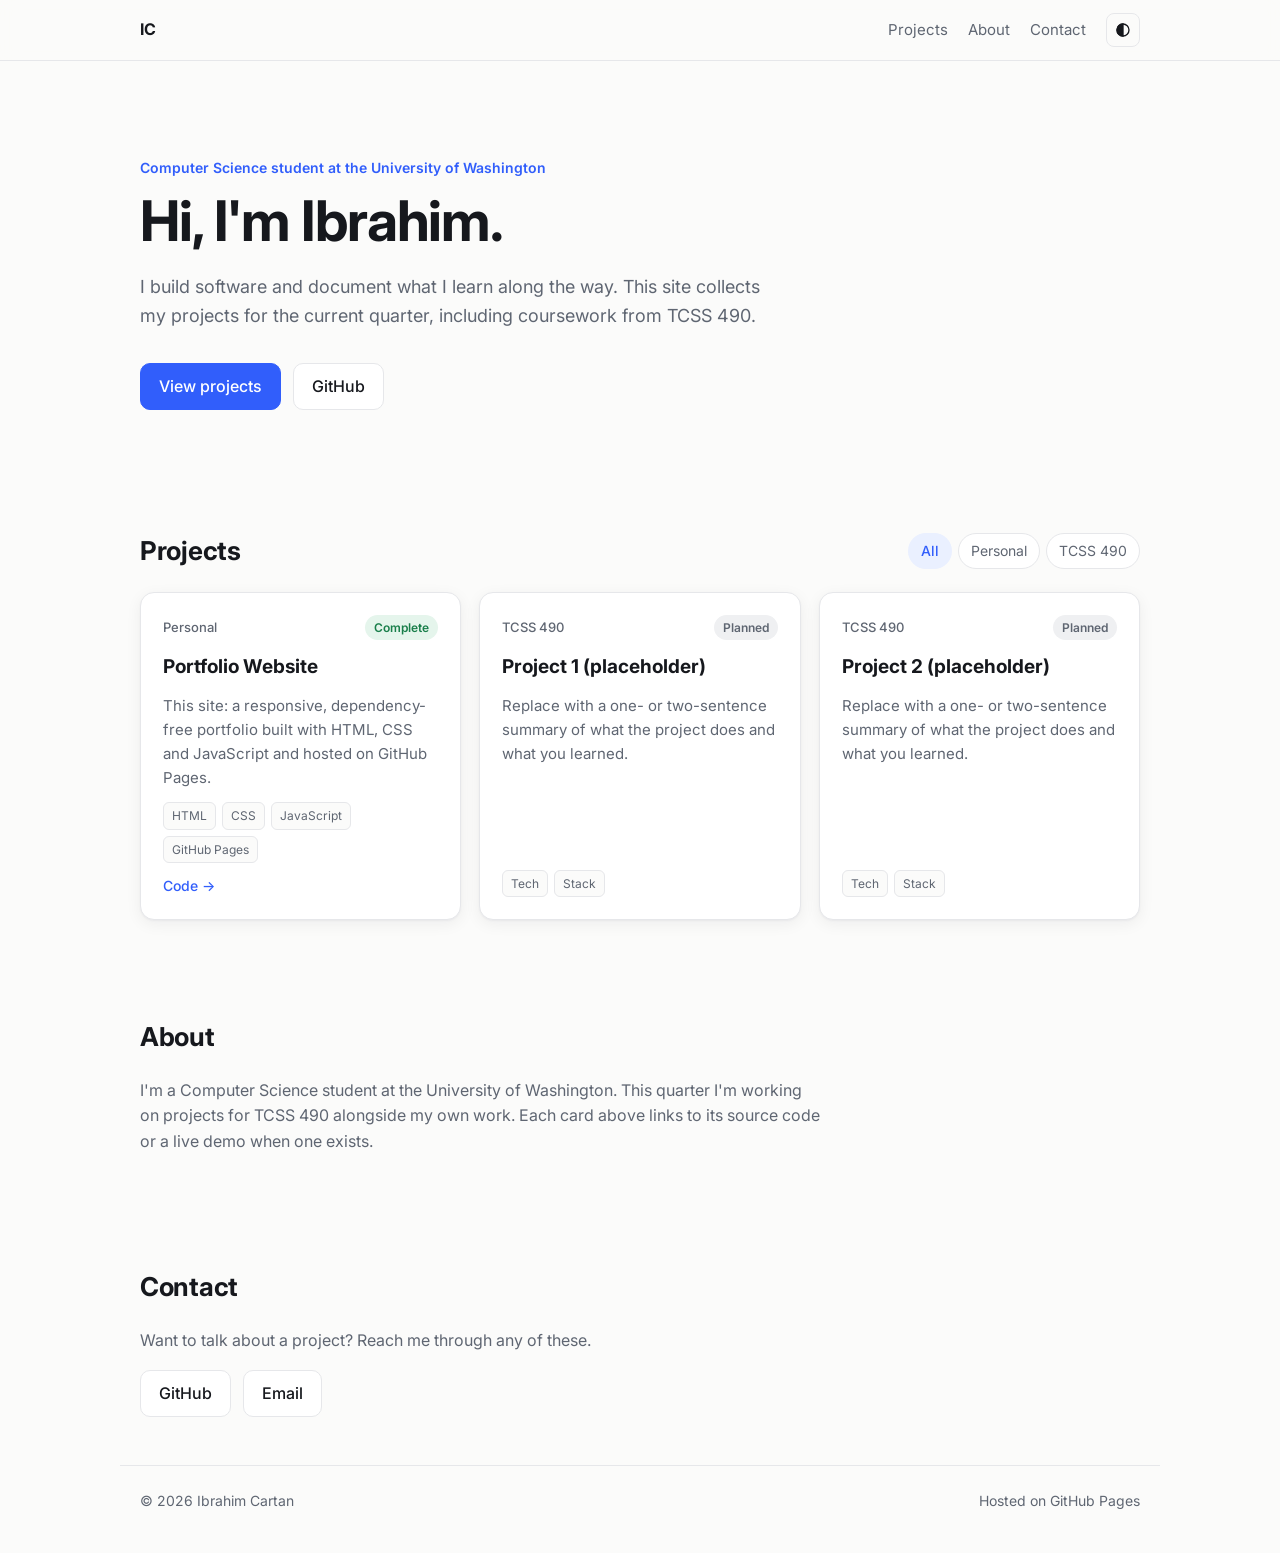
==== index.html @ 321c19c5 "Add files via upload" ====
<!doctype html>
<html lang="en">
<head>
  <meta charset="utf-8">
  <meta name="viewport" content="width=device-width, initial-scale=1">
  <title>Ibrahim Cartan · Portfolio</title>
  <meta name="description" content="Projects by Ibrahim Cartan, Computer Science student at the University of Washington.">
  <link rel="icon" href="data:image/svg+xml,<svg xmlns='http://www.w3.org/2000/svg' viewBox='0 0 32 32'><rect width='32' height='32' rx='8' fill='%23315efb'/><text x='16' y='22' font-family='Arial' font-size='16' font-weight='700' fill='white' text-anchor='middle'>IC</text></svg>">
  <link rel="preconnect" href="https://fonts.googleapis.com">
  <link rel="preconnect" href="https://fonts.gstatic.com" crossorigin>
  <link href="https://fonts.googleapis.com/css2?family=Inter:wght@400;500;600;700&display=swap" rel="stylesheet">
  <link rel="stylesheet" href="styles.css">
</head>
<body>
  <header class="nav">
    <div class="wrap nav-inner">
      <a href="#top" class="logo">IC</a>
      <nav>
        <a href="#projects">Projects</a>
        <a href="#about">About</a>
        <a href="#contact">Contact</a>
        <button id="theme" class="theme-btn" aria-label="Toggle dark mode"><svg width="16" height="16" viewBox="0 0 24 24" fill="none" stroke="currentColor" stroke-width="2"><circle cx="12" cy="12" r="9"/><path d="M12 3a9 9 0 0 0 0 18z" fill="currentColor"/></svg></button>
      </nav>
    </div>
  </header>

  <main id="top" class="wrap">
    <section class="hero">
      <p class="eyebrow" id="tagline"></p>
      <h1>Hi, I'm <span id="name"></span>.</h1>
      <p class="lede" id="bio"></p>
      <div class="cta">
        <a class="btn primary" href="#projects">View projects</a>
        <a class="btn" id="gh-btn" target="_blank" rel="noopener">GitHub</a>
      </div>
    </section>

    <section id="projects">
      <div class="section-head">
        <h2>Projects</h2>
        <div class="filters" id="filters" role="tablist"></div>
      </div>
      <div class="grid" id="grid"></div>
    </section>

    <section id="about" class="about">
      <h2>About</h2>
      <p>I'm a Computer Science student at the University of Washington. This quarter I'm working on projects for TCSS 490 alongside my own work. Each card above links to its source code or a live demo when one exists.</p>
    </section>

    <section id="contact" class="contact">
      <h2>Contact</h2>
      <p>Want to talk about a project? Reach me through any of these.</p>
      <div class="links" id="links"></div>
    </section>
  </main>

  <footer class="wrap footer">
    <span>© <span id="year"></span> Ibrahim Cartan</span>
    <span>Hosted on GitHub Pages</span>
  </footer>

  <script src="projects.js"></script>
  <script src="main.js"></script>
</body>
</html>
---- styles.css ----
:root {
  --bg: #fbfbfa;
  --surface: #ffffff;
  --text: #16181d;
  --muted: #5f6672;
  --border: #e6e7ea;
  --accent: #315efb;
  --accent-soft: #eaf0ff;
  --on-accent: #ffffff;
  --done: #1a7f4b;   --done-bg: #e5f5ec;
  --prog: #9a6400;   --prog-bg: #fdf1dc;
  --plan: #5f6672;   --plan-bg: #eff0f2;
  --shadow: 0 1px 2px rgba(16,24,40,.04), 0 4px 16px rgba(16,24,40,.06);
}
@media (prefers-color-scheme: dark) {
  :root:not([data-theme="light"]) {
    --bg: #0f1115; --surface: #161a20; --text: #e8eaed; --muted: #9aa1ad;
    --border: #262b33; --accent: #7a9bff; --on-accent: #0f1115; --accent-soft: #1b2440;
    --done: #5fd39a; --done-bg: #12291e; --prog: #f0b75a; --prog-bg: #2d2412;
    --plan: #9aa1ad; --plan-bg: #20242b; --shadow: none;
  }
}
:root[data-theme="dark"] {
  --bg: #0f1115; --surface: #161a20; --text: #e8eaed; --muted: #9aa1ad;
  --border: #262b33; --accent: #7a9bff; --on-accent: #0f1115; --accent-soft: #1b2440;
  --done: #5fd39a; --done-bg: #12291e; --prog: #f0b75a; --prog-bg: #2d2412;
  --plan: #9aa1ad; --plan-bg: #20242b; --shadow: none;
}

* { box-sizing: border-box; }
html { scroll-behavior: smooth; }
body {
  margin: 0; background: var(--bg); color: var(--text);
  font: 16px/1.6 Inter, system-ui, -apple-system, "Segoe UI", sans-serif;
  -webkit-font-smoothing: antialiased;
}
a { color: var(--accent); text-decoration: none; }
a:hover { text-decoration: underline; }
.wrap { max-width: 1040px; margin: 0 auto; padding: 0 20px; }

/* Nav */
.nav {
  position: sticky; top: 0; z-index: 10;
  background: color-mix(in srgb, var(--bg) 85%, transparent);
  backdrop-filter: blur(10px); border-bottom: 1px solid var(--border);
}
.nav-inner { display: flex; align-items: center; justify-content: space-between; height: 60px; }
.logo { font-weight: 700; color: var(--text); letter-spacing: .02em; }
.nav nav { display: flex; align-items: center; gap: 20px; }
.nav nav a { color: var(--muted); font-size: 15px; }
.nav nav a:hover { color: var(--text); text-decoration: none; }
.theme-btn {
  background: none; border: 1px solid var(--border); color: var(--text);
  width: 34px; height: 34px; border-radius: 8px; cursor: pointer; display: grid; place-items: center;
}

/* Hero */
.hero { padding: 96px 0 72px; }
.eyebrow { color: var(--accent); font-weight: 600; font-size: 14px; margin: 0 0 12px; }
h1 { font-size: clamp(36px, 6vw, 56px); line-height: 1.1; letter-spacing: -.02em; margin: 0 0 20px; }
.lede { color: var(--muted); font-size: 18px; max-width: 620px; margin: 0 0 32px; }
.cta { display: flex; gap: 12px; flex-wrap: wrap; }
.btn {
  display: inline-block; padding: 10px 18px; border-radius: 10px; font-weight: 500;
  border: 1px solid var(--border); color: var(--text); background: var(--surface);
}
.btn:hover { text-decoration: none; border-color: var(--muted); }
.btn.primary { background: var(--accent); border-color: var(--accent); color: var(--on-accent); }
.btn.primary:hover { filter: brightness(1.08); }

/* Sections */
section { padding: 48px 0; }
h2 { font-size: 26px; letter-spacing: -.01em; margin: 0 0 20px; }
.section-head { display: flex; justify-content: space-between; align-items: center; flex-wrap: wrap; gap: 12px; margin-bottom: 20px; }
.section-head h2 { margin: 0; }
.filters { display: flex; gap: 6px; flex-wrap: wrap; }
.filters button {
  font: inherit; font-size: 14px; padding: 6px 12px; border-radius: 999px; cursor: pointer;
  border: 1px solid var(--border); background: var(--surface); color: var(--muted);
}
.filters button.active { background: var(--accent-soft); color: var(--accent); border-color: transparent; font-weight: 500; }

/* Cards */
.grid { display: grid; grid-template-columns: repeat(auto-fill, minmax(300px, 1fr)); gap: 18px; }
.card {
  background: var(--surface); border: 1px solid var(--border); border-radius: 14px;
  padding: 22px; display: flex; flex-direction: column; gap: 12px; box-shadow: var(--shadow);
  transition: transform .15s ease, border-color .15s ease;
}
.card:hover { transform: translateY(-2px); border-color: var(--muted); }
.card-top { display: flex; justify-content: space-between; align-items: center; gap: 8px; }
.course { font-size: 13px; color: var(--muted); font-weight: 500; }
.status { font-size: 12px; font-weight: 600; padding: 3px 9px; border-radius: 999px; white-space: nowrap; }
.status.complete { color: var(--done); background: var(--done-bg); }
.status.in-progress { color: var(--prog); background: var(--prog-bg); }
.status.planned { color: var(--plan); background: var(--plan-bg); }
.card h3 { margin: 0; font-size: 19px; }
.card p { margin: 0; color: var(--muted); font-size: 15px; flex: 1; }
.tags { display: flex; flex-wrap: wrap; gap: 6px; }
.tag { font-size: 12px; padding: 3px 8px; border-radius: 6px; background: var(--bg); border: 1px solid var(--border); color: var(--muted); }
.card-links { display: flex; gap: 16px; font-size: 14px; font-weight: 500; }
.empty { color: var(--muted); }

.about p, .contact p { color: var(--muted); max-width: 680px; }
.links { display: flex; gap: 12px; flex-wrap: wrap; margin-top: 16px; }

.footer {
  display: flex; justify-content: space-between; flex-wrap: wrap; gap: 8px;
  border-top: 1px solid var(--border); padding-top: 24px; padding-bottom: 40px;
  color: var(--muted); font-size: 14px;
}

@media (max-width: 600px) {
  .hero { padding: 64px 0 48px; }
  .nav nav { gap: 14px; }
  .nav nav a { font-size: 14px; }
  .grid { grid-template-columns: 1fr; }
}
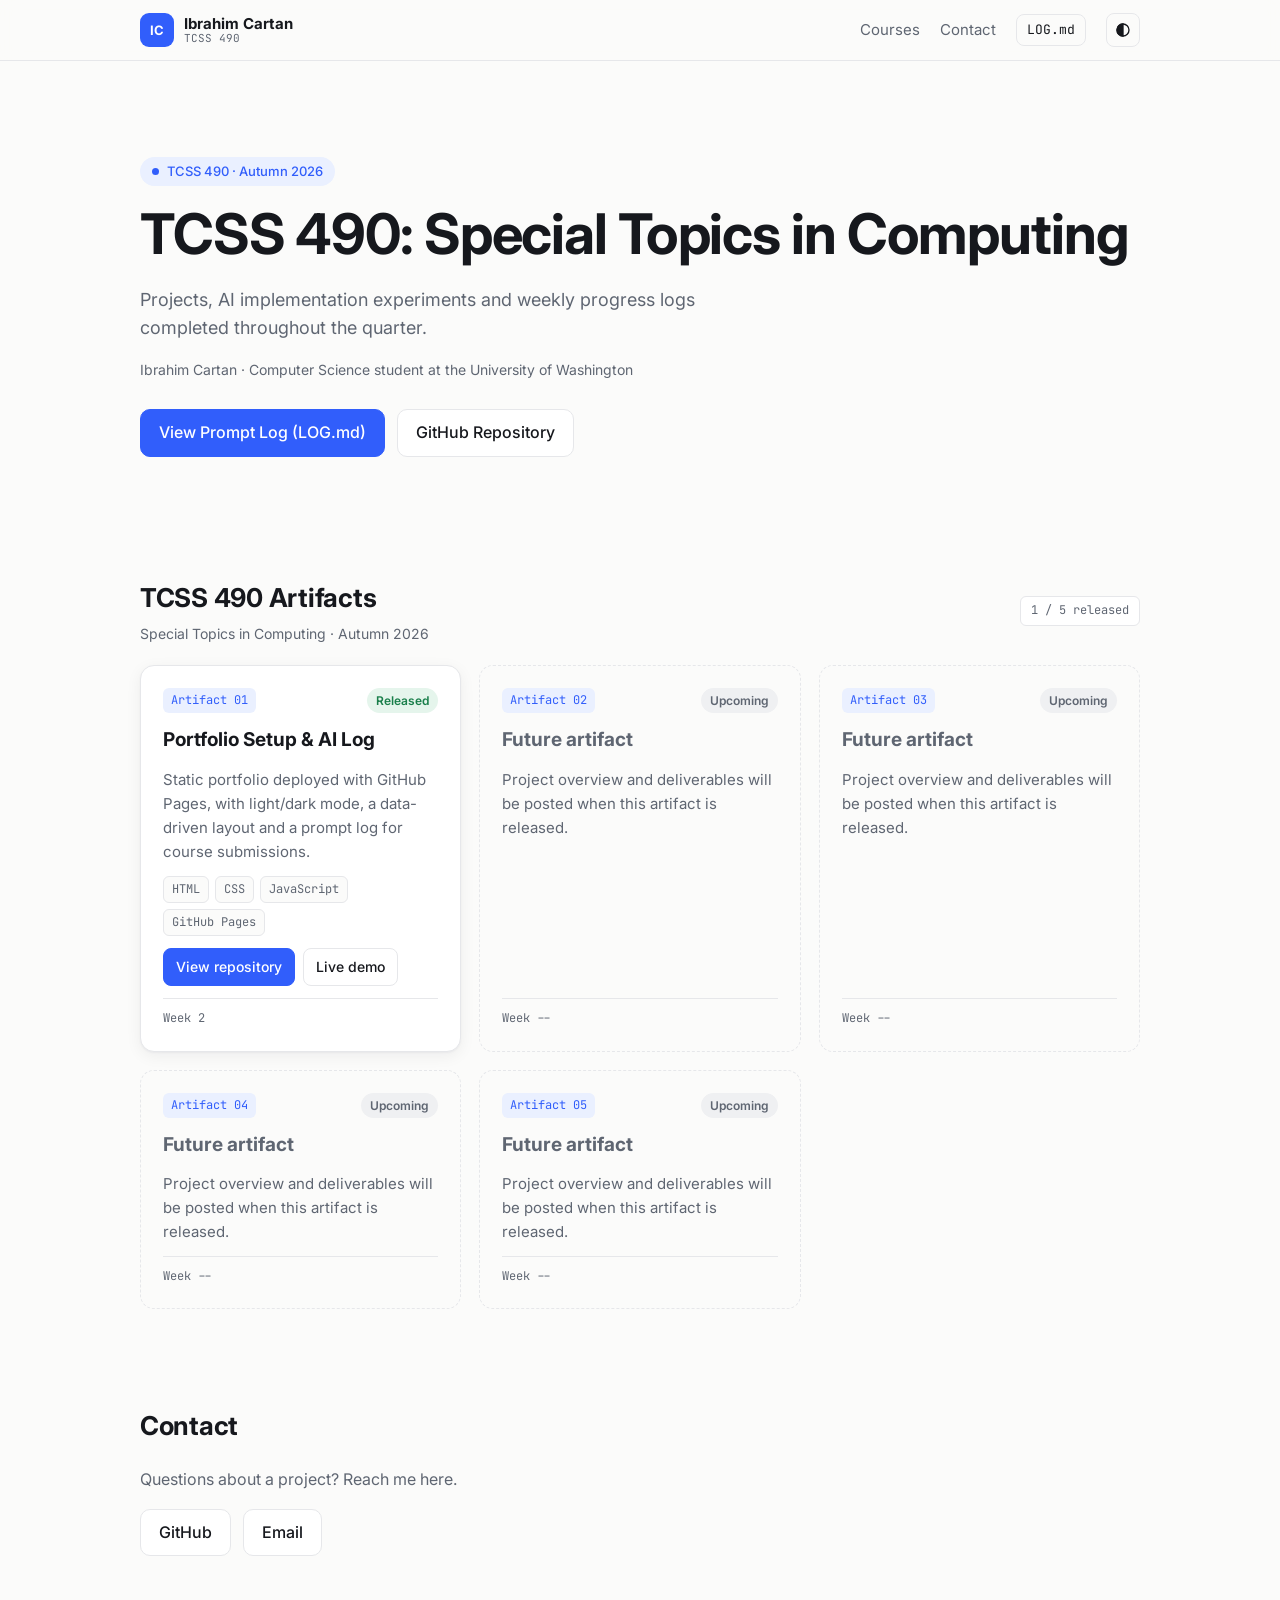
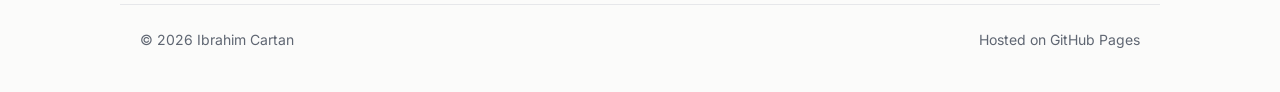
==== commit 62cf08ae: "Add files via upload" ====
--- a/index.html
+++ b/index.html
@@ -4,21 +4,21 @@
   <meta charset="utf-8">
   <meta name="viewport" content="width=device-width, initial-scale=1">
   <title>Ibrahim Cartan · Portfolio</title>
-  <meta name="description" content="Projects by Ibrahim Cartan, Computer Science student at the University of Washington.">
+  <meta name="description" content="Course portfolio and projects by Ibrahim Cartan, University of Washington.">
   <link rel="icon" href="data:image/svg+xml,<svg xmlns='http://www.w3.org/2000/svg' viewBox='0 0 32 32'><rect width='32' height='32' rx='8' fill='%23315efb'/><text x='16' y='22' font-family='Arial' font-size='16' font-weight='700' fill='white' text-anchor='middle'>IC</text></svg>">
   <link rel="preconnect" href="https://fonts.googleapis.com">
   <link rel="preconnect" href="https://fonts.gstatic.com" crossorigin>
-  <link href="https://fonts.googleapis.com/css2?family=Inter:wght@400;500;600;700&display=swap" rel="stylesheet">
+  <link href="https://fonts.googleapis.com/css2?family=Inter:wght@400;500;600;700&family=JetBrains+Mono:wght@500&display=swap" rel="stylesheet">
   <link rel="stylesheet" href="styles.css">
 </head>
 <body>
   <header class="nav">
     <div class="wrap nav-inner">
-      <a href="#top" class="logo">IC</a>
+      <a href="#top" class="logo"><span class="logo-mark">IC</span><span class="logo-text"><b id="nav-name"></b><small id="nav-course" class="mono"></small></span></a>
       <nav>
-        <a href="#projects">Projects</a>
-        <a href="#about">About</a>
+        <a href="#courses">Courses</a>
         <a href="#contact">Contact</a>
+        <a class="pill-link" id="nav-log" target="_blank" rel="noopener">LOG.md</a>
         <button id="theme" class="theme-btn" aria-label="Toggle dark mode"><svg width="16" height="16" viewBox="0 0 24 24" fill="none" stroke="currentColor" stroke-width="2"><circle cx="12" cy="12" r="9"/><path d="M12 3a9 9 0 0 0 0 18z" fill="currentColor"/></svg></button>
       </nav>
     </div>
@@ -26,31 +26,22 @@
 
   <main id="top" class="wrap">
     <section class="hero">
-      <p class="eyebrow" id="tagline"></p>
-      <h1>Hi, I'm <span id="name"></span>.</h1>
-      <p class="lede" id="bio"></p>
+      <p class="badge"><span class="dot"></span><span id="hero-badge"></span></p>
+      <h1 id="hero-title"></h1>
+      <p class="lede" id="hero-desc"></p>
+      <p class="byline" id="hero-byline"></p>
       <div class="cta">
-        <a class="btn primary" href="#projects">View projects</a>
-        <a class="btn" id="gh-btn" target="_blank" rel="noopener">GitHub</a>
+        <a class="btn primary" id="hero-log" target="_blank" rel="noopener">View Prompt Log (LOG.md)</a>
+        <a class="btn" id="hero-repo" target="_blank" rel="noopener">GitHub Repository</a>
       </div>
     </section>
 
-    <section id="projects">
-      <div class="section-head">
-        <h2>Projects</h2>
-        <div class="filters" id="filters" role="tablist"></div>
-      </div>
-      <div class="grid" id="grid"></div>
-    </section>
-
-    <section id="about" class="about">
-      <h2>About</h2>
-      <p>I'm a Computer Science student at the University of Washington. This quarter I'm working on projects for TCSS 490 alongside my own work. Each card above links to its source code or a live demo when one exists.</p>
-    </section>
+    <div id="courses"></div>
+    <div id="other"></div>
 
     <section id="contact" class="contact">
       <h2>Contact</h2>
-      <p>Want to talk about a project? Reach me through any of these.</p>
+      <p>Questions about a project? Reach me here.</p>
       <div class="links" id="links"></div>
     </section>
   </main>
--- a/styles.css
+++ b/styles.css
@@ -45,7 +45,12 @@
   backdrop-filter: blur(10px); border-bottom: 1px solid var(--border);
 }
 .nav-inner { display: flex; align-items: center; justify-content: space-between; height: 60px; }
-.logo { font-weight: 700; color: var(--text); letter-spacing: .02em; }
+.logo { display: flex; align-items: center; gap: 10px; color: var(--text); }
+.logo:hover { text-decoration: none; }
+.logo-mark { width: 34px; height: 34px; border-radius: 9px; background: var(--accent); color: var(--on-accent); display: grid; place-items: center; font-weight: 700; font-size: 13px; }
+.logo-text { display: flex; flex-direction: column; line-height: 1.15; }
+.logo-text b { font-size: 15px; }
+.logo-text small { font-size: 11px; color: var(--muted); }
 .nav nav { display: flex; align-items: center; gap: 20px; }
 .nav nav a { color: var(--muted); font-size: 15px; }
 .nav nav a:hover { color: var(--text); text-decoration: none; }
@@ -54,9 +59,17 @@
   width: 34px; height: 34px; border-radius: 8px; cursor: pointer; display: grid; place-items: center;
 }
 
+.mono { font-family: "JetBrains Mono", ui-monospace, SFMono-Regular, Menlo, monospace; }
+[hidden] { display: none !important; }
+.nav nav a.pill-link { font-size: 13px; padding: 5px 10px; border: 1px solid var(--border); border-radius: 8px; color: var(--text); font-family: "JetBrains Mono", ui-monospace, monospace; }
+
 /* Hero */
 .hero { padding: 96px 0 72px; }
-.eyebrow { color: var(--accent); font-weight: 600; font-size: 14px; margin: 0 0 12px; }
+.badge { display: inline-flex; align-items: center; gap: 8px; font-size: 13px; font-weight: 500; color: var(--accent); background: var(--accent-soft); padding: 4px 12px; border-radius: 999px; margin: 0 0 18px; }
+.dot { width: 7px; height: 7px; border-radius: 50%; background: var(--accent); animation: pulse 2s ease-in-out infinite; }
+@keyframes pulse { 50% { opacity: .35; } }
+@media (prefers-reduced-motion: reduce) { .dot { animation: none; } }
+.byline { color: var(--muted); font-size: 14px; margin: -16px 0 28px; }
 h1 { font-size: clamp(36px, 6vw, 56px); line-height: 1.1; letter-spacing: -.02em; margin: 0 0 20px; }
 .lede { color: var(--muted); font-size: 18px; max-width: 620px; margin: 0 0 32px; }
 .cta { display: flex; gap: 12px; flex-wrap: wrap; }
@@ -73,6 +86,8 @@
 h2 { font-size: 26px; letter-spacing: -.01em; margin: 0 0 20px; }
 .section-head { display: flex; justify-content: space-between; align-items: center; flex-wrap: wrap; gap: 12px; margin-bottom: 20px; }
 .section-head h2 { margin: 0; }
+.sub { margin: 4px 0 0; color: var(--muted); font-size: 14px; }
+.counter { font-size: 12px; padding: 4px 10px; border-radius: 6px; border: 1px solid var(--border); background: var(--surface); color: var(--muted); }
 .filters { display: flex; gap: 6px; flex-wrap: wrap; }
 .filters button {
   font: inherit; font-size: 14px; padding: 6px 12px; border-radius: 999px; cursor: pointer;
@@ -89,16 +104,21 @@
 }
 .card:hover { transform: translateY(-2px); border-color: var(--muted); }
 .card-top { display: flex; justify-content: space-between; align-items: center; gap: 8px; }
-.course { font-size: 13px; color: var(--muted); font-weight: 500; }
+.label { font-size: 12px; color: var(--accent); background: var(--accent-soft); padding: 3px 8px; border-radius: 6px; }
 .status { font-size: 12px; font-weight: 600; padding: 3px 9px; border-radius: 999px; white-space: nowrap; }
-.status.complete { color: var(--done); background: var(--done-bg); }
+.status.released { color: var(--done); background: var(--done-bg); }
 .status.in-progress { color: var(--prog); background: var(--prog-bg); }
-.status.planned { color: var(--plan); background: var(--plan-bg); }
+.status.upcoming { color: var(--plan); background: var(--plan-bg); }
 .card h3 { margin: 0; font-size: 19px; }
 .card p { margin: 0; color: var(--muted); font-size: 15px; flex: 1; }
 .tags { display: flex; flex-wrap: wrap; gap: 6px; }
 .tag { font-size: 12px; padding: 3px 8px; border-radius: 6px; background: var(--bg); border: 1px solid var(--border); color: var(--muted); }
-.card-links { display: flex; gap: 16px; font-size: 14px; font-weight: 500; }
+.card-links { display: flex; gap: 8px; flex-wrap: wrap; }
+.btn.small { padding: 7px 12px; font-size: 14px; border-radius: 8px; }
+.card-foot { border-top: 1px solid var(--border); padding-top: 10px; font-size: 12px; color: var(--muted); }
+.card.pending { background: transparent; box-shadow: none; border-style: dashed; }
+.card.pending h3, .card.pending p { color: var(--muted); }
+.card.pending:hover { transform: none; }
 .empty { color: var(--muted); }
 
 .about p, .contact p { color: var(--muted); max-width: 680px; }
@@ -114,5 +134,7 @@
   .hero { padding: 64px 0 48px; }
   .nav nav { gap: 14px; }
   .nav nav a { font-size: 14px; }
+  .nav nav a[href^="#"] { display: none; }
+  .logo-text small { display: none; }
   .grid { grid-template-columns: 1fr; }
 }
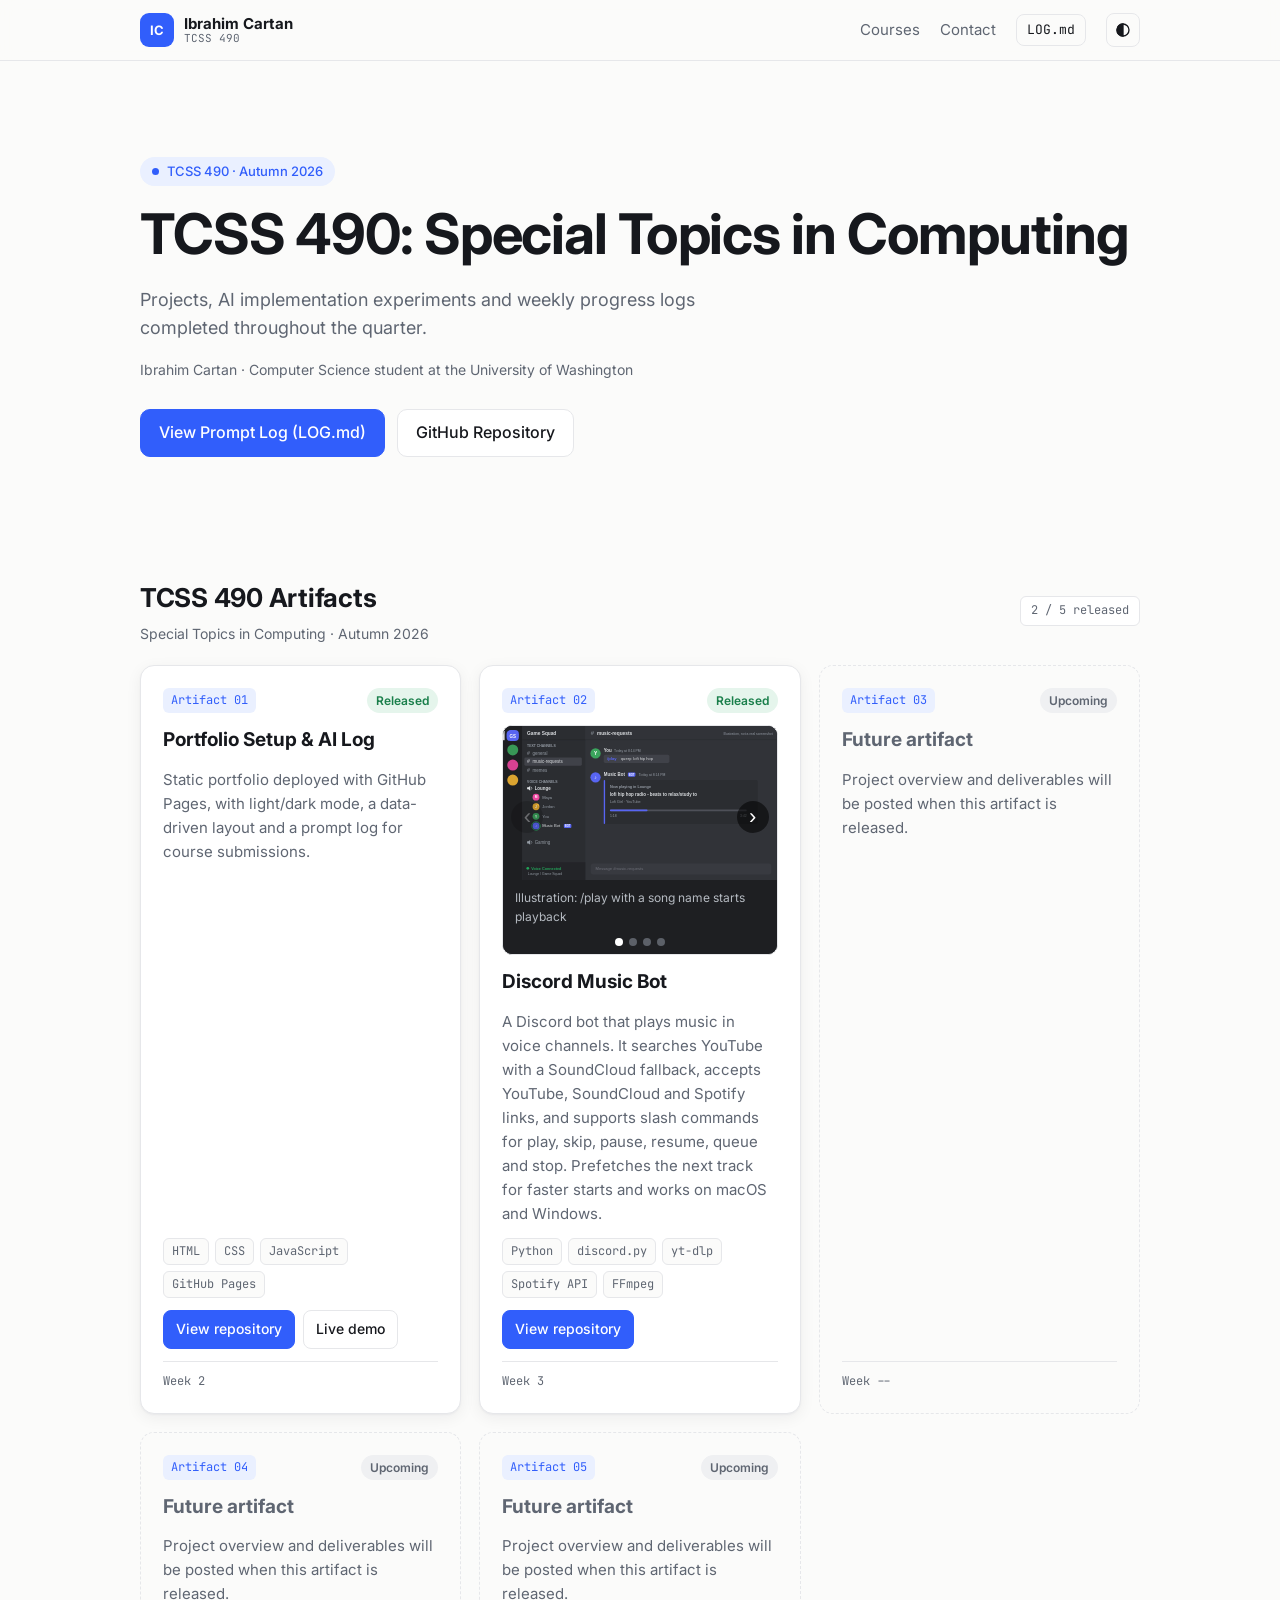
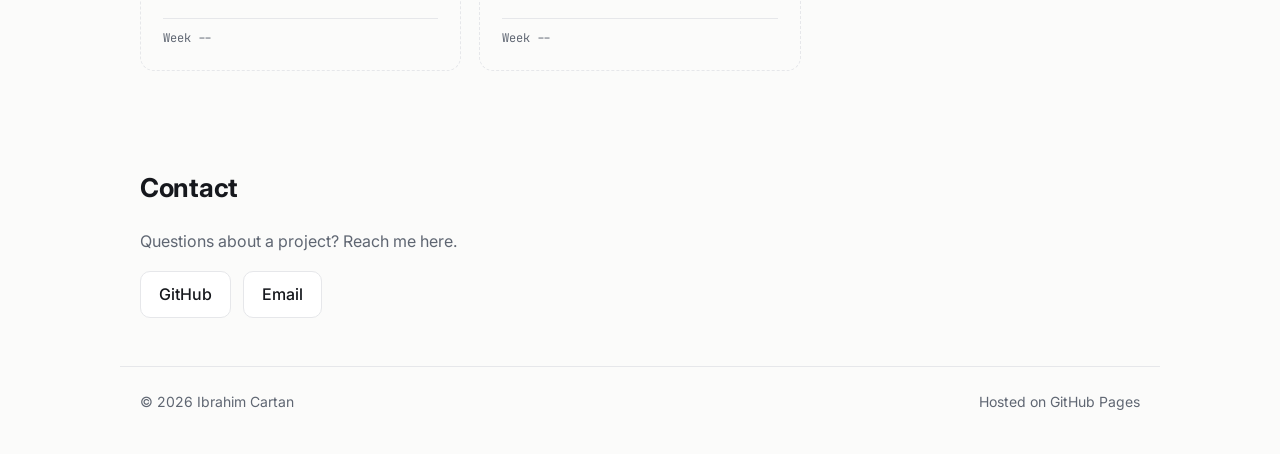
==== commit b9e0739c: "Cache-bust scripts so updates show immediately" ====
--- a/index.html
+++ b/index.html
@@ -9,7 +9,7 @@
   <link rel="preconnect" href="https://fonts.googleapis.com">
   <link rel="preconnect" href="https://fonts.gstatic.com" crossorigin>
   <link href="https://fonts.googleapis.com/css2?family=Inter:wght@400;500;600;700&family=JetBrains+Mono:wght@500&display=swap" rel="stylesheet">
-  <link rel="stylesheet" href="styles.css">
+  <link rel="stylesheet" href="styles.css?v=5">
 </head>
 <body>
   <header class="nav">
@@ -51,7 +51,10 @@
     <span>Hosted on GitHub Pages</span>
   </footer>
 
-  <script src="projects.js"></script>
-  <script src="main.js"></script>
+  <!-- Load with a changing query string so browsers never reuse a stale copy after an update -->
+  <script>
+    var v = Date.now();
+    document.write('<script src="projects.js?v=' + v + '"><\/script><script src="main.js?v=' + v + '"><\/script>');
+  </script>
 </body>
 </html>
--- a/styles.css
+++ b/styles.css
@@ -138,3 +138,33 @@
   .logo-text small { display: none; }
   .grid { grid-template-columns: 1fr; }
 }
+
+/* Card slideshow */
+.slideshow { position: relative; border-radius: 10px; overflow: hidden; border: 1px solid var(--border); background: #2b2d31; }
+.slideshow:focus-visible { outline: 2px solid var(--accent); outline-offset: 2px; }
+.ss-slide { margin: 0; }
+.ss-slide[hidden] { display: none; }
+.ss-slide img { display: block; width: 100%; height: auto; aspect-ratio: 16 / 9; object-fit: cover; }
+.ss-slide figcaption { padding: 8px 12px 28px; font-size: 12px; color: #b5bac1; background: #1e1f22; }
+.ss-btn { position: absolute; top: 40%; transform: translateY(-50%); width: 32px; height: 32px; border-radius: 50%; border: 0; cursor: pointer;
+  background: rgba(0,0,0,.55); color: #fff; font-size: 22px; line-height: 1; display: grid; place-items: center; }
+.ss-btn:hover { background: rgba(0,0,0,.8); }
+.ss-btn.prev { left: 8px; } .ss-btn.next { right: 8px; }
+.ss-dots { position: absolute; left: 0; right: 0; bottom: 8px; display: flex; justify-content: center; gap: 6px; }
+.ss-dot { width: 8px; height: 8px; padding: 0; border-radius: 50%; border: 0; background: #5c6068; cursor: pointer; }
+.ss-dot[aria-current="true"] { background: #fff; }
+.ss-slide img { cursor: zoom-in; }
+.lightbox { border: 0; padding: 0; background: transparent; max-width: min(960px, 94vw); width: 100%; overflow: visible; color: #fff; }
+.lightbox::backdrop { background: rgba(0,0,0,.75); }
+.lightbox img { display: block; width: 100%; height: auto; border-radius: 10px; }
+.lightbox p { margin: 10px 4px 0; font-size: 14px; text-align: center; color: #e8eaed; }
+.lightbox .lb-count { margin-top: 4px; font-size: 12px; color: #b5bac1; }
+.lb-nav { position: absolute; top: 45%; transform: translateY(-50%); width: 40px; height: 40px; border-radius: 50%; border: 0; cursor: pointer;
+  background: rgba(0,0,0,.6); color: #fff; font-size: 28px; line-height: 1; display: grid; place-items: center; }
+.lb-nav:hover { background: rgba(0,0,0,.85); }
+.lb-nav[hidden] { display: none; }
+.lb-prev { left: 8px; } .lb-next { right: 8px; }
+.lb-close { position: absolute; top: -14px; right: -6px; width: 34px; height: 34px; border-radius: 50%; border: 0; background: #fff; color: #000; font-size: 22px; line-height: 1; cursor: pointer; }
+.ss-btn:disabled, .lb-nav:disabled { opacity: .3; cursor: default; }
+.ss-btn:disabled:hover { background: rgba(0,0,0,.55); }
+.lb-nav:disabled:hover { background: rgba(0,0,0,.6); }
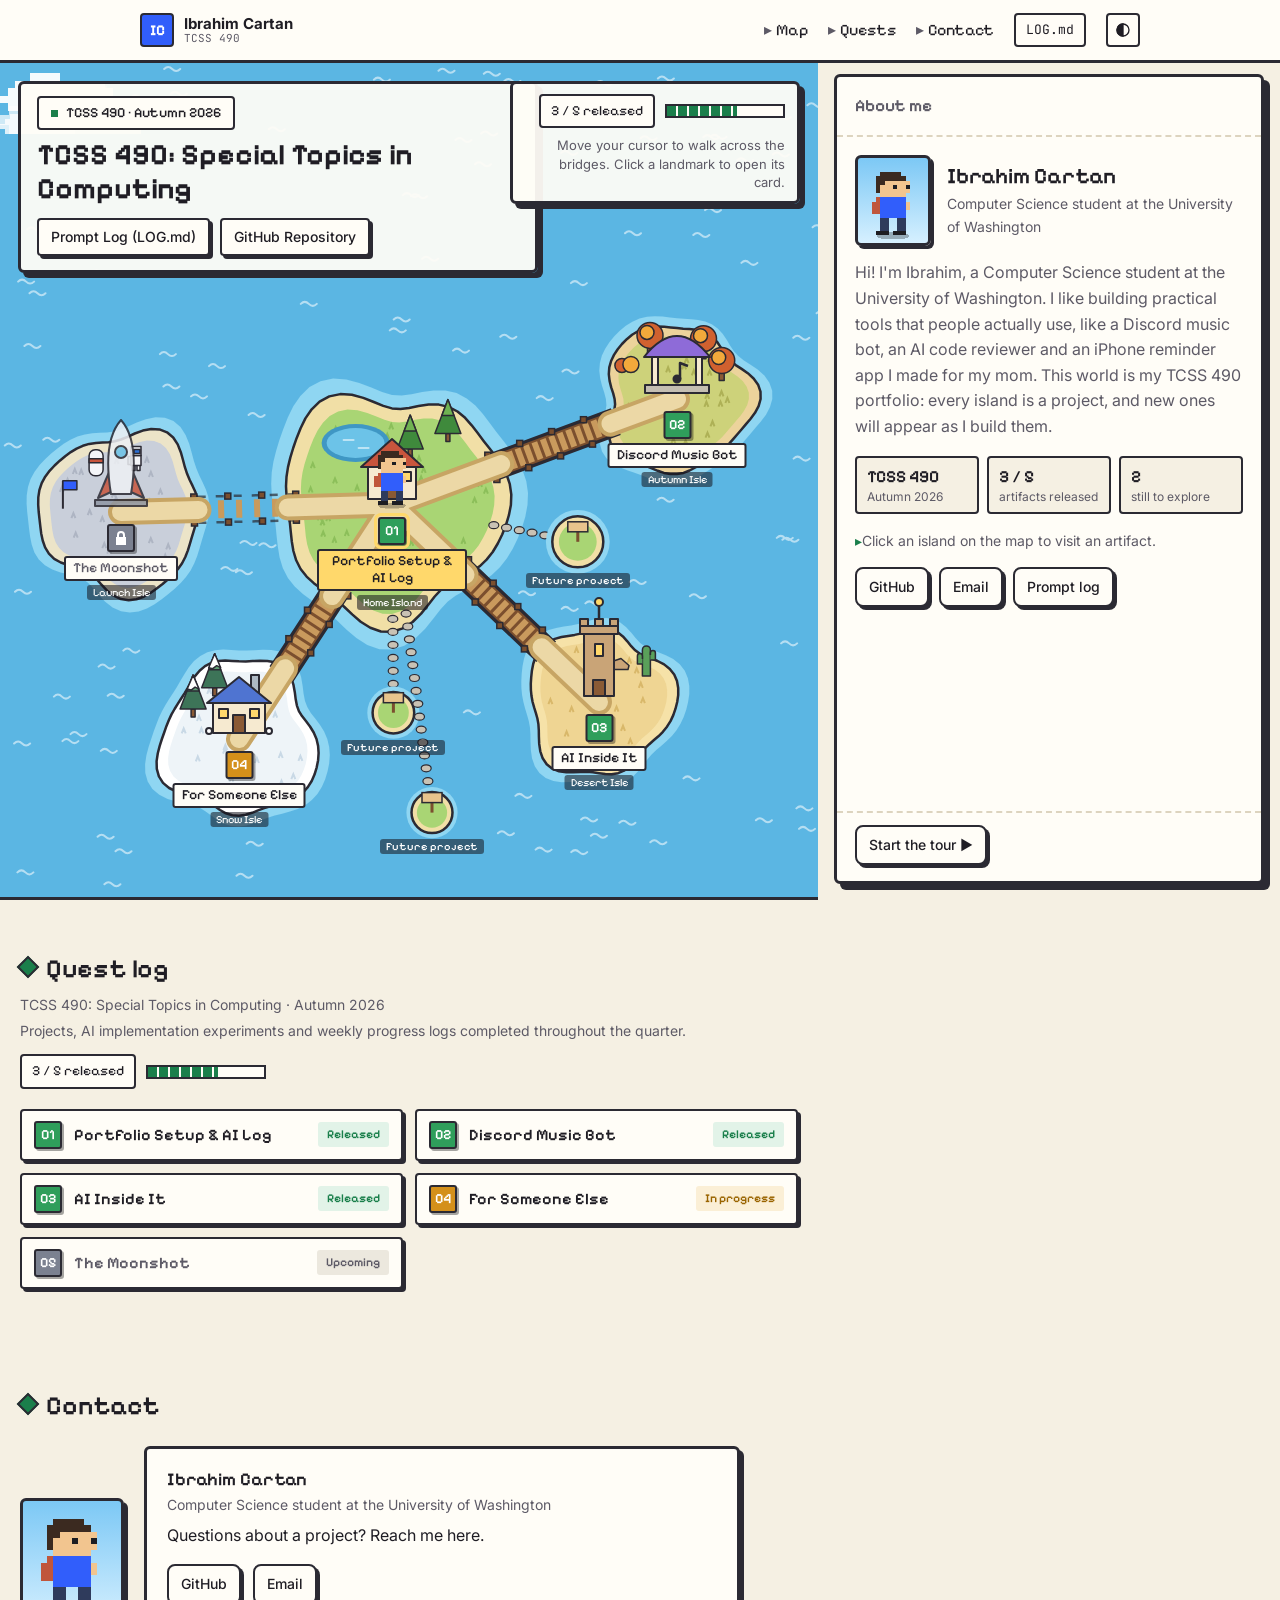
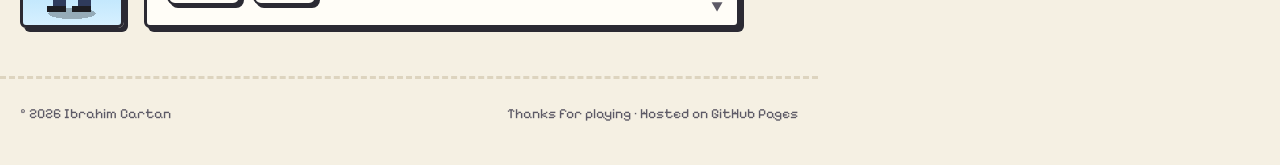
==== commit 6f250418: "Redesign the portfolio as a game world - Full-screen ocean map: the portfolio is the hub island and " ====
--- a/index.html
+++ b/index.html
@@ -8,15 +8,16 @@
   <link rel="icon" href="data:image/svg+xml,<svg xmlns='http://www.w3.org/2000/svg' viewBox='0 0 32 32'><rect width='32' height='32' rx='8' fill='%23315efb'/><text x='16' y='22' font-family='Arial' font-size='16' font-weight='700' fill='white' text-anchor='middle'>IC</text></svg>">
   <link rel="preconnect" href="https://fonts.googleapis.com">
   <link rel="preconnect" href="https://fonts.gstatic.com" crossorigin>
-  <link href="https://fonts.googleapis.com/css2?family=Inter:wght@400;500;600;700&family=JetBrains+Mono:wght@500&display=swap" rel="stylesheet">
-  <link rel="stylesheet" href="styles.css?v=5">
+  <link href="https://fonts.googleapis.com/css2?family=Inter:wght@400;500;600;700&family=Pixelify+Sans:wght@400;500;600;700&family=JetBrains+Mono:wght@500&display=swap" rel="stylesheet">
+  <link rel="stylesheet" href="styles.css?v=10">
 </head>
 <body>
   <header class="nav">
     <div class="wrap nav-inner">
       <a href="#top" class="logo"><span class="logo-mark">IC</span><span class="logo-text"><b id="nav-name"></b><small id="nav-course" class="mono"></small></span></a>
       <nav>
-        <a href="#courses">Courses</a>
+        <a href="#top">Map</a>
+        <a href="#quests">Quests</a>
         <a href="#contact">Contact</a>
         <a class="pill-link" id="nav-log" target="_blank" rel="noopener">LOG.md</a>
         <button id="theme" class="theme-btn" aria-label="Toggle dark mode"><svg width="16" height="16" viewBox="0 0 24 24" fill="none" stroke="currentColor" stroke-width="2"><circle cx="12" cy="12" r="9"/><path d="M12 3a9 9 0 0 0 0 18z" fill="currentColor"/></svg></button>
@@ -24,32 +25,51 @@
     </div>
   </header>
 
-  <main id="top" class="wrap">
-    <section class="hero">
-      <p class="badge"><span class="dot"></span><span id="hero-badge"></span></p>
-      <h1 id="hero-title"></h1>
-      <p class="lede" id="hero-desc"></p>
-      <p class="byline" id="hero-byline"></p>
-      <div class="cta">
-        <a class="btn primary" id="hero-log" target="_blank" rel="noopener">View Prompt Log (LOG.md)</a>
-        <a class="btn" id="hero-repo" target="_blank" rel="noopener">GitHub Repository</a>
+  <main>
+    <section class="world" id="top" aria-label="Quest map">
+      <div class="map">
+        <div class="world-inner">
+          <svg class="map-svg" aria-hidden="true" focusable="false"></svg>
+          <div class="map-locs"></div>
+          <div class="hero-char" aria-hidden="true"></div>
+        </div>
+        <div class="sky-fx" aria-hidden="true"></div>
+        <div class="banner">
+          <p class="badge"><span class="dot"></span><span id="hero-badge"></span></p>
+          <h1 id="hero-title"></h1>
+          <div class="cta">
+            <a class="btn" id="hero-log" target="_blank" rel="noopener">Prompt Log (LOG.md)</a>
+            <a class="btn" id="hero-repo" target="_blank" rel="noopener">GitHub Repository</a>
+          </div>
+        </div>
+        <div class="hud" id="hud"></div>
       </div>
     </section>
 
-    <div id="courses"></div>
-    <div id="other"></div>
+    <div class="wrap">
+      <section id="about" class="about-section" aria-label="About me"></section>
+      <div id="courses"></div>
+      <div id="other"></div>
 
-    <section id="contact" class="contact">
-      <h2>Contact</h2>
-      <p>Questions about a project? Reach me here.</p>
-      <div class="links" id="links"></div>
-    </section>
+      <section id="contact" class="contact">
+        <h2>Contact</h2>
+        <div class="npc">
+          <div class="npc-portrait" id="npc-portrait" aria-hidden="true"></div>
+          <div class="npc-box">
+            <p class="npc-name" id="npc-name"></p>
+            <p class="npc-tag" id="npc-tag"></p>
+            <p>Questions about a project? Reach me here.</p>
+            <div class="links" id="links"></div>
+          </div>
+        </div>
+      </section>
+    </div>
+
+    <footer class="wrap footer">
+      <span>© <span id="year"></span> Ibrahim Cartan</span>
+      <span>Thanks for playing · Hosted on GitHub Pages</span>
+    </footer>
   </main>
-
-  <footer class="wrap footer">
-    <span>© <span id="year"></span> Ibrahim Cartan</span>
-    <span>Hosted on GitHub Pages</span>
-  </footer>
 
   <!-- Load with a changing query string so browsers never reuse a stale copy after an update -->
   <script>
--- a/styles.css
+++ b/styles.css
@@ -1,30 +1,45 @@
+/* Game theme: daytime map in light mode, night map in dark mode */
 :root {
-  --bg: #fbfbfa;
-  --surface: #ffffff;
-  --text: #16181d;
-  --muted: #5f6672;
-  --border: #e6e7ea;
+  --bg: #f5f0e3;
+  --surface: #fffdf7;
+  --text: #1f1d24;
+  --muted: #5d5a66;
+  --border: #ddd4bf;
+  --frame: #2b2a33;
+  --hard: 4px 4px 0 #2b2a33;
   --accent: #315efb;
-  --accent-soft: #eaf0ff;
+  --accent-soft: #e6ecff;
   --on-accent: #ffffff;
-  --done: #1a7f4b;   --done-bg: #e5f5ec;
-  --prog: #9a6400;   --prog-bg: #fdf1dc;
-  --plan: #5f6672;   --plan-bg: #eff0f2;
-  --shadow: 0 1px 2px rgba(16,24,40,.04), 0 4px 16px rgba(16,24,40,.06);
+  --done: #1a7f4b;   --done-bg: #e2f3e8;
+  --prog: #9a6400;   --prog-bg: #fbefd6;
+  --plan: #5d5a66;   --plan-bg: #ece8de;
+  --shadow: none;
+  /* map */
+  --grass: #a9d574; --grass-dark: #8cbf5a; --trail: #ecd8a6; --trail-edge: #c7a564;
+  --water: #6cc3e8; --water-edge: #3f97c4; --tree: #6fb352; --tree-dark: #3f8a3c; --trunk: #8a5a35;
+  --rock: #c4beb2; --wall: #f6ead0; --roof: #c8553d; --roof-2: #4f74d1; --dome: #8e6bd8; --rocket: #eef0f4;
+  --mountain: #93ab9c; --snow: #fbfbf7; --ink: #2b2a33; --fog: rgba(255, 255, 255, .82); --glow: 0; --night: 0;
+  --sky-top: #7cc8f5; --sky-bottom: #d6f0ff; --hill: #8cc66a; --cloud: #ffffff; --stars: 0;
 }
 @media (prefers-color-scheme: dark) {
   :root:not([data-theme="light"]) {
-    --bg: #0f1115; --surface: #161a20; --text: #e8eaed; --muted: #9aa1ad;
-    --border: #262b33; --accent: #7a9bff; --on-accent: #0f1115; --accent-soft: #1b2440;
+    --bg: #10131a; --surface: #181c25; --text: #e8eaed; --muted: #a1a7b3;
+    --border: #2b3240; --frame: #4a5468; --hard: 4px 4px 0 #000;
+    --accent: #7a9bff; --on-accent: #0f1115; --accent-soft: #1b2440;
     --done: #5fd39a; --done-bg: #12291e; --prog: #f0b75a; --prog-bg: #2d2412;
-    --plan: #9aa1ad; --plan-bg: #20242b; --shadow: none;
+    --plan: #a1a7b3; --plan-bg: #20242b;
+    --ink: #07090d; --fog: rgba(16, 20, 30, .7); --glow: 1; --night: .52;
+    --sky-top: #070b1d; --sky-bottom: #1d2a52; --hill: #1e3a2b; --cloud: #2a3658; --stars: 1;
   }
 }
 :root[data-theme="dark"] {
-  --bg: #0f1115; --surface: #161a20; --text: #e8eaed; --muted: #9aa1ad;
-  --border: #262b33; --accent: #7a9bff; --on-accent: #0f1115; --accent-soft: #1b2440;
+  --bg: #10131a; --surface: #181c25; --text: #e8eaed; --muted: #a1a7b3;
+  --border: #2b3240; --frame: #4a5468; --hard: 4px 4px 0 #000;
+  --accent: #7a9bff; --on-accent: #0f1115; --accent-soft: #1b2440;
   --done: #5fd39a; --done-bg: #12291e; --prog: #f0b75a; --prog-bg: #2d2412;
-  --plan: #9aa1ad; --plan-bg: #20242b; --shadow: none;
+  --plan: #a1a7b3; --plan-bg: #20242b;
+  --ink: #07090d; --fog: rgba(16, 20, 30, .7); --glow: 1; --night: .52;
+  --sky-top: #070b1d; --sky-bottom: #1d2a52; --hill: #1e3a2b; --cloud: #2a3658; --stars: 1;
 }
 
 * { box-sizing: border-box; }
@@ -168,3 +183,351 @@
 .ss-btn:disabled, .lb-nav:disabled { opacity: .3; cursor: default; }
 .ss-btn:disabled:hover { background: rgba(0,0,0,.55); }
 .lb-nav:disabled:hover { background: rgba(0,0,0,.6); }
+
+/* ---------- Game theme ---------- */
+.pixel, h1, h2, .logo-mark, .label, .status, .counter, .loc-name, .pin, .side-where, .npc-name, .log-title, .quest .q-title, .footer { font-family: "Pixelify Sans", Inter, system-ui, sans-serif; }
+h1 { font-weight: 700; letter-spacing: 0; }
+h2 { font-weight: 600; letter-spacing: 0; }
+.logo-mark { border-radius: 4px; border: 2px solid var(--frame); font-size: 15px; }
+.theme-btn, .nav nav a.pill-link { border: 2px solid var(--frame); border-radius: 4px; }
+.badge { border-radius: 4px; border: 2px solid var(--frame); background: var(--surface); color: var(--text); font-family: "Pixelify Sans", Inter, sans-serif; font-size: 14px; }
+.dot { border-radius: 0; background: var(--done); }
+.hero { padding: 64px 0 40px; }
+.btn { border: 2px solid var(--frame); border-radius: 4px; box-shadow: var(--hard); transition: transform .08s ease, box-shadow .08s ease; }
+.btn:hover { border-color: var(--frame); transform: translate(-1px, -1px); box-shadow: 5px 5px 0 var(--frame); }
+.btn:active { transform: translate(3px, 3px); box-shadow: 1px 1px 0 var(--frame); }
+.btn.primary { border-color: var(--frame); }
+.btn.small { box-shadow: 3px 3px 0 var(--frame); }
+.btn:disabled { opacity: .45; cursor: default; transform: none; box-shadow: 3px 3px 0 var(--frame); }
+.btn:focus-visible, .loc:focus-visible .loc-name { outline: 3px solid var(--accent); outline-offset: 2px; }
+button.btn { font: inherit; font-weight: 500; cursor: pointer; }
+.card { border: 2px solid var(--frame); border-radius: 6px; box-shadow: var(--hard); }
+.card:hover { border-color: var(--frame); }
+.label, .status, .tag { border-radius: 3px; }
+.counter { border: 2px solid var(--frame); border-radius: 4px; font-size: 14px; color: var(--text); }
+
+.xp { display: flex; align-items: center; gap: 10px; }
+.xp-bar { width: 120px; height: 14px; border: 2px solid var(--frame); background: var(--surface); }
+.xp-bar i { display: block; height: 100%; background: repeating-linear-gradient(90deg, var(--done) 0 9px, transparent 9px 11px); }
+
+/* Map */
+.world { padding: 0; }
+.map {
+  position: relative; width: 100%; height: max(620px, calc(100vh - 63px)); overflow: hidden;
+  border-bottom: 3px solid var(--frame);
+  background: var(--sea); user-select: none; -webkit-user-select: none; touch-action: manipulation;
+}
+.map-svg .stars { opacity: var(--stars); fill: #fff; }
+.map-svg .stars rect { animation: twinkle 3s steps(2) infinite; }
+@keyframes twinkle { 50% { opacity: .25; } }
+.sky-fx { position: absolute; left: 0; right: 0; top: 0; height: 100px; overflow: hidden; pointer-events: none; }
+
+/* Title banner and HUD float over the map */
+.banner, .hud {
+  position: absolute; z-index: 4; background: color-mix(in srgb, var(--surface) 94%, transparent);
+  border: 3px solid var(--frame); border-radius: 6px; box-shadow: 5px 5px 0 var(--frame);
+}
+.banner { top: 18px; left: 18px; width: min(460px, calc(100% - 36px)); padding: 16px 18px 18px; }
+.banner .badge { margin: 0; }
+.banner h1 { font-size: clamp(22px, 2.3vw, 30px); line-height: 1.15; margin: 10px 0 8px; }
+.banner .lede { font-size: 15px; margin: 0 0 6px; color: var(--text); opacity: .85; }
+.banner .byline { margin: 0 0 14px; font-size: 13px; }
+.banner .cta { gap: 10px; }
+.banner .btn { padding: 6px 12px; font-size: 14px; box-shadow: 3px 3px 0 var(--frame); }
+.hud { top: 18px; right: 18px; max-width: 290px; padding: 10px 12px; display: flex; flex-direction: column; align-items: flex-end; gap: 8px; }
+.hud .map-hint { margin: 0; font-size: 13px; line-height: 1.4; color: var(--muted); text-align: right; }
+.map.narrow .banner { left: 12px; right: 12px; top: 12px; width: auto; }
+.map.narrow .hud { left: 12px; right: 12px; max-width: none; align-items: flex-start; }
+.map.narrow .hud .map-hint { text-align: left; }
+.world-inner { position: absolute; left: 0; top: 0; height: 100%; transform-origin: 0 0; transition: transform .28s cubic-bezier(.2, .8, .2, 1); }
+.map-svg { position: absolute; left: 0; top: 0; display: block; }
+.map-svg .g { fill: var(--ground); }
+.map-svg .tuft { fill: none; stroke: var(--ground-dark); stroke-width: 2; }
+.map-svg .trail-edge { fill: none; stroke: var(--trail-edge); stroke-width: 26; stroke-linecap: round; stroke-linejoin: round; }
+.map-svg .trail { fill: none; stroke: var(--trail); stroke-width: 18; stroke-linecap: round; stroke-linejoin: round; }
+.map-svg .trail.unexplored { stroke-dasharray: 2 14; stroke-width: 10; }
+.map-svg .mt { fill: var(--mt); stroke: var(--ink); stroke-width: 2; stroke-linejoin: round; }
+.map-svg .sn, .map-svg .cp { fill: var(--cap); }
+.map-svg .rim { fill: var(--rim); }
+.map-svg .dn { fill: var(--ground-dark); }
+.map-svg .ms { fill: #d64545; }
+.map-svg .night { fill: #0a1433; opacity: var(--night); pointer-events: none; }
+.map-svg .ridge .td { stroke: none; }
+.map-svg .wt { fill: var(--water); }
+.map-svg .we { fill: var(--water-edge); }
+.map-svg .ripple { fill: none; stroke: rgba(255, 255, 255, .55); stroke-width: 2; stroke-linecap: round; }
+.map-svg .tr { fill: var(--tree); }
+.map-svg .td { fill: var(--tree-dark); }
+.map-svg .tk, .map-svg .dr { fill: var(--trunk); }
+.map-svg .rk { fill: var(--rock); }
+.map-svg .wl { fill: var(--wall); }
+.map-svg .rf, .map-svg .fn { fill: var(--roof); }
+.map-svg .rf2 { fill: var(--roof-2); }
+.map-svg .ac { fill: var(--dome); }
+.map-svg .rkt { fill: var(--rocket); }
+.map-svg .wn { fill: #ffd86b; }
+.map-svg .f1 { fill: var(--f1); }
+.map-svg .f2 { fill: var(--f2); }
+.map-svg .dc .dt { fill: none; stroke: var(--tree-dark); stroke-width: 3; stroke-linecap: round; }
+.map-svg .dc .lv { fill: none; stroke: #ff7a2f; stroke-width: 3; stroke-linejoin: round; }
+.map-svg .nt { fill: none; stroke: var(--ink); stroke-width: 2.5; }
+.map-svg .nh { fill: var(--ink); }
+.map-svg .dc * { stroke: var(--ink); stroke-width: 1.5; stroke-linejoin: round; }
+.map-svg .dc .nostroke * { stroke: none; }
+.map-svg .lm * { stroke: var(--ink); stroke-width: 2; stroke-linejoin: round; }
+.map-svg .lm .nt { stroke-width: 2.5; }
+.map-svg .lm.locked { opacity: .6; }
+.map-svg .fog { fill: var(--fog); }
+.map-svg .glow { opacity: var(--glow); }
+
+.map-locs { position: absolute; inset: 0; }
+.loc {
+  position: absolute; z-index: 2; transform: translateX(-50%);
+  display: flex; flex-direction: column; align-items: center; gap: 4px;
+  padding: 0; border: 0; background: none; color: var(--text); font: inherit; cursor: pointer;
+}
+.pin {
+  width: 28px; height: 28px; display: grid; place-items: center; color: #fff; font-size: 14px; font-weight: 600;
+  border: 2px solid var(--ink); border-radius: 3px; box-shadow: 2px 2px 0 rgba(0, 0, 0, .35);
+}
+.released > .pin { background: #2f9e5b; }
+.in-progress > .pin { background: #d4901a; }
+.upcoming > .pin { background: #7b8190; }
+.loc-name {
+  max-width: 150px; padding: 2px 7px; font-size: 14px; font-weight: 500; line-height: 1.2; text-align: center;
+  background: var(--surface); border: 2px solid var(--ink); border-radius: 3px;
+}
+.loc.upcoming .loc-name { color: var(--muted); }
+.loc.here .pin { outline: 3px solid #ffd86b; outline-offset: 1px; animation: hop .9s steps(2) infinite; }
+.loc.here .loc-name { background: #ffd86b; color: #1f1d24; }
+@keyframes hop { 50% { transform: translateY(-3px); } }
+
+.hero-char { position: absolute; z-index: 3; pointer-events: none; transform: translate(-50%, -94%); }
+.hero-char svg { display: block; width: 100%; height: auto; }
+.hero-char.left svg { transform: scaleX(-1); }
+.hero-char.walking .leg-a { animation: step .28s steps(1) infinite; }
+.hero-char.walking .leg-b { animation: step .28s steps(1) infinite reverse; }
+.hero-char.walking .sp-body { animation: bob .28s steps(1) infinite; }
+@keyframes step { 0% { transform: translateY(0); } 50% { transform: translateY(-1px); } }
+@keyframes bob { 0% { transform: translateY(0); } 50% { transform: translateY(-.5px); } }
+@media (prefers-reduced-motion: reduce) {
+  .loc.here .pin, .hero-char.walking * { animation: none !important; }
+}
+
+@media (max-width: 600px) {
+  .loc-name { max-width: 120px; font-size: 13px; }
+  .xp-bar { width: 80px; }
+}
+
+/* Nav as a game HUD */
+.nav { background: var(--surface); backdrop-filter: none; border-bottom: 3px solid var(--frame); }
+.nav nav a:not(.pill-link) { font-family: "Pixelify Sans", Inter, sans-serif; font-size: 16px; color: var(--text); }
+.nav nav a:not(.pill-link):hover { color: var(--accent); }
+.nav nav a:not(.pill-link)::before { content: "\25B8"; margin-right: 4px; color: var(--muted); }
+
+/* Clouds over the sky band */
+.cloud { position: absolute; left: 0; fill: var(--cloud); opacity: .95; animation: drift linear infinite; }
+.cloud svg { display: block; width: 100%; height: auto; }
+.cloud.c1 { top: 10px; width: 120px; animation-duration: 70s; animation-delay: -20s; }
+.cloud.c2 { top: 46px; width: 80px; animation-duration: 95s; animation-delay: -60s; opacity: .8; }
+.cloud.c3 { top: 24px; width: 150px; animation-duration: 120s; animation-delay: -95s; opacity: .7; }
+@keyframes drift { from { transform: translateX(-220px); } to { transform: translateX(calc(100vw + 20px)); } }
+@media (prefers-reduced-motion: reduce) { .cloud, .map-svg .stars rect, .npc-box::after { animation: none !important; } }
+
+/* Section headings get a pixel gem */
+h2::before { content: ""; display: inline-block; width: 12px; height: 12px; margin-right: 10px; vertical-align: 2px;
+  background: var(--done); border: 2px solid var(--frame); transform: rotate(45deg); }
+
+/* Quest log under the map */
+.log-title { margin: 32px 0 12px; font-size: 20px; }
+.quest-log { list-style: none; margin: 0; padding: 0; display: grid; grid-template-columns: repeat(auto-fill, minmax(300px, 1fr)); gap: 12px; }
+.quest {
+  width: 100%; display: flex; align-items: center; gap: 12px; padding: 10px 12px; text-align: left; cursor: pointer;
+  font: inherit; color: var(--text); background: var(--surface); border: 2px solid var(--frame); border-radius: 4px;
+  box-shadow: 3px 3px 0 var(--frame); transition: transform .08s ease, box-shadow .08s ease;
+}
+.quest:hover { transform: translate(-1px, -1px); box-shadow: 4px 4px 0 var(--frame); }
+.quest:active { transform: translate(2px, 2px); box-shadow: 1px 1px 0 var(--frame); }
+.quest:focus-visible { outline: 3px solid var(--accent); outline-offset: 2px; }
+.quest.open { background: #ffd86b; color: #1f1d24; }
+.quest .q-title { flex: 1; font-size: 16px; font-weight: 600; line-height: 1.25; }
+.quest.upcoming .q-title { color: var(--muted); }
+.quest.open .q-title { color: #1f1d24; }
+
+/* Side pop-up card */
+.side {
+  position: fixed; z-index: 20; top: 74px; right: 16px; bottom: 16px; width: min(430px, calc(100vw - 32px));
+  display: flex; flex-direction: column; background: var(--surface);
+  border: 3px solid var(--frame); border-radius: 6px; box-shadow: 6px 6px 0 var(--frame);
+  transform: translateX(calc(100% + 40px)); visibility: hidden;
+  transition: transform .28s cubic-bezier(.2, .8, .2, 1), visibility 0s linear .28s;
+}
+.side.open { transform: none; visibility: visible; transition: transform .28s cubic-bezier(.2, .8, .2, 1); }
+.side-head { display: flex; align-items: center; justify-content: space-between; gap: 12px; padding: 12px 14px 12px 18px; border-bottom: 2px dashed var(--border); }
+.side-where { margin: 0; font-size: 17px; font-weight: 600; }
+.side-close {
+  width: 34px; height: 34px; display: grid; place-items: center; padding: 0; cursor: pointer; font-size: 22px; line-height: 1;
+  color: var(--text); background: var(--surface); border: 2px solid var(--frame); border-radius: 4px; box-shadow: 2px 2px 0 var(--frame);
+}
+.side-close:focus-visible { outline: 3px solid var(--accent); outline-offset: 2px; }
+.side-body { flex: 1; overflow-y: auto; overscroll-behavior: contain; padding: 18px; }
+.side-foot { display: flex; justify-content: space-between; gap: 10px; padding: 12px 18px 16px; border-top: 2px dashed var(--border); }
+.side .card, .side .card.pending { border: 0; box-shadow: none; padding: 0; background: transparent; }
+.side .card:hover { transform: none; }
+.side .card h3 { font-size: 22px; }
+@media (prefers-reduced-motion: reduce) { .side, .side.open { transition: none !important; } }
+
+/* Contact as an NPC dialog */
+.npc { display: flex; align-items: flex-end; gap: 20px; max-width: 720px; }
+.npc-portrait { flex: none; width: 104px; padding: 12px 18px 6px; background: linear-gradient(var(--sky-top), var(--sky-bottom));
+  border: 3px solid var(--frame); border-radius: 6px; box-shadow: 4px 4px 0 var(--frame); }
+.npc-portrait svg { display: block; width: 100%; height: auto; }
+.npc-box { position: relative; flex: 1; padding: 16px 20px 20px; background: var(--surface);
+  border: 3px solid var(--frame); border-radius: 6px; box-shadow: 4px 4px 0 var(--frame); }
+.npc-box::after { content: "\25BC"; position: absolute; right: 14px; bottom: 8px; font-size: 12px; color: var(--muted); animation: blink 1s steps(2) infinite; }
+@keyframes blink { 50% { opacity: 0; } }
+.npc-name { margin: 0 0 4px; font-size: 18px; font-weight: 600; color: var(--accent); }
+.contact .npc-box p { color: var(--text); margin: 0; }
+.footer { border-top: 3px dashed var(--border); }
+
+/* Lightbox matches the pixel frames */
+.lightbox img { border: 3px solid var(--frame); border-radius: 6px; }
+
+@media (max-width: 600px) {
+  .side { top: 68px; left: 8px; right: 8px; bottom: 8px; width: auto; }
+  .npc { flex-direction: column; align-items: stretch; }
+  .npc-portrait { width: 88px; }
+}
+
+/* Biomes: each stop's land has its own colours (dark mode adds a night overlay) */
+.map-svg, .bm-meadow { --beach: #f1dfa6; --ground: #a9d574; --ground-dark: #8cbf5a; --tree: #6fb352; --tree-dark: #3f8a3c; --mt: #93ab9c; --cap: #fbfbf7;
+  --rim: #3f8a3c; --rock: #c4beb2; --water: #6cc3e8; --water-edge: #3f97c4; --f1: #ff8fb1; --f2: #fff3a6; }
+.bm-autumn { --beach: #ecd39b; --ground: #cdd27a; --ground-dark: #aeb156; --tree: #f2a93b; --tree-dark: #d0612f; --mt: #a89a86; --cap: #fbfbf7;
+  --rim: #d0612f; --rock: #c4beb2; --water: #6cc3e8; --water-edge: #3f97c4; --f1: #e8742c; --f2: #c9412b; }
+.bm-desert { --beach: #f6e2a8; --ground: #efd593; --ground-dark: #d9b86a; --tree: #5aa05a; --tree-dark: #3f7d43; --mt: #d98a4e; --cap: #f0b07a;
+  --rim: #d9b86a; --rock: #c9a477; --water: #4fc1d9; --water-edge: #2f93ab; --f1: #ff8fb1; --f2: #fff3a6; }
+.bm-snow { --beach: #ffffff; --ground: #eef4f8; --ground-dark: #c9d9e6; --tree: #5f9c74; --tree-dark: #3d7458; --mt: #b9c8d6; --cap: #ffffff;
+  --rim: #dfe9f1; --rock: #aeb9c4; --water: #c4ecfa; --water-edge: #86c3dd; --f1: #ffffff; --f2: #ffffff; }
+.bm-volcano { --beach: #4a3f3d; --ground: #82716c; --ground-dark: #665753; --tree: #5b4636; --tree-dark: #3e2e24; --mt: #4d4245; --cap: #ff7a2f;
+  --rim: #5e504d; --rock: #5a5052; --water: #ff7a2f; --water-edge: #a8361a; --f1: #ff7a2f; --f2: #ffd166; }
+.bm-space { --ground: #c9cfda; --ground-dark: #aeb5c3; --beach: #ece4c8; --tree: #9aa0ad; --tree-dark: #7d8392; --mt: #9aa0ad; --cap: #ffffff;
+  --rim: #9aa0ad; --rock: #8f96a3; --water: #6cc3e8; --water-edge: #3f97c4; --f1: #fff; --f2: #fff; }
+.bm-volcano .ripple { stroke: rgba(255, 220, 120, .7); }
+
+.loc-biome { font-family: "Pixelify Sans", Inter, sans-serif; font-size: 11px; line-height: 1; padding: 2px 6px; border-radius: 3px;
+  color: #fff; background: rgba(20, 20, 30, .55); }
+
+
+/* Ocean, islands and bridges */
+:root { --sea: #5bb6e3; }
+.map-svg .sea { fill: var(--sea); }
+.map-svg .wave { fill: none; stroke: rgba(255, 255, 255, .55); stroke-width: 2; stroke-linecap: round; }
+.map-svg .shallow { fill: #8fd6f2; }
+.map-svg .beach { fill: var(--beach); stroke: var(--ink); stroke-width: 2.5; stroke-linejoin: round; }
+.map-svg .bm-volcano .shallow { fill: #6a9fb8; }
+.map-svg .br-edge { stroke: var(--ink); stroke-width: 26; }
+.map-svg .br-deck { stroke: #7b4f2e; stroke-width: 22; }
+.map-svg .br-planks { stroke: #c99a5d; stroke-width: 18; stroke-dasharray: 6 3; }
+.map-svg .br-rail { fill: none; stroke: var(--ink); stroke-width: 2.5; }
+.map-svg .bridge path { fill: none; }
+.map-svg .bridge .post { fill: #7b4f2e; stroke: var(--ink); stroke-width: 1.5; }
+.map-svg .bridge.broken .br-planks { stroke-dasharray: 6 12; }
+.map-svg .bridge.broken .br-deck, .map-svg .bridge.broken .br-edge { opacity: 0; }
+.map-svg .bridge.broken .br-rail { stroke-dasharray: 8 10; opacity: .7; }
+
+/* Label sides (chosen to stay clear of the bridges) */
+.loc.lbl-br, .loc.lbl-right { transform: none; align-items: flex-start; }
+.loc.lbl-bl, .loc.lbl-left { transform: translateX(-100%); align-items: flex-end; }
+
+/* While a card is open the title and HUD step aside so the whole world shows */
+.banner, .hud { transition: opacity .2s ease; }
+@media (max-width: 999px) { body.side-open .map:not(.narrow) .banner, body.side-open .map:not(.narrow) .hud { opacity: 0; pointer-events: none; } }
+
+
+.banner { width: auto; max-width: min(520px, calc(100% - 36px)); padding: 12px 16px 14px; }
+.banner h1 { margin: 8px 0 12px; }
+.npc-tag { margin: 0 0 6px !important; font-size: 14px; color: var(--muted) !important; }
+
+/* Launch island: dishes, fuel tanks, astronauts and a landing pad */
+.map-svg .pole, .space-scene .pole { fill: none; stroke: var(--ink, #2b2a33); stroke-width: 2; }
+.map-svg .dish, .map-svg .tank { fill: #f4f5f8; }
+.map-svg .stripe { fill: #c8553d; }
+.map-svg .flag, .space-scene .flag { fill: #315efb; stroke: #2b2a33; stroke-width: 1.5; }
+.astro rect { fill: #f4f5f8; stroke: #2b2a33; stroke-width: 1.2; }
+.astro .pack { fill: #aab0bd; }
+.astro .visor { fill: #2b6fd6; }
+.map-svg .pad { fill: #8f96a3; stroke: var(--ink); stroke-width: 2; }
+.map-svg .pad-ring { fill: none; stroke: #ffd86b; stroke-width: 3; }
+.map-svg .pad-h { fill: none; stroke: #fff; stroke-width: 3; }
+.map-svg .lm.bm-space.locked { opacity: .85; }
+.map-svg.launched .rocket-body { visibility: hidden; }
+
+/* Rocket leaving the map */
+.flyer { position: absolute; z-index: 3; width: 52px; height: 140px; pointer-events: none; }
+.flyer svg, .ss-ship svg { display: block; }
+.flame { transform-box: fill-box; transform-origin: 50% 0; animation: flicker .12s steps(2) infinite; }
+@keyframes flicker { 50% { transform: scaleY(.75); } }
+.puff { position: absolute; z-index: 2; width: 22px; height: 22px; margin: -11px 0 0 -11px; border-radius: 50%;
+  background: #f4f4f4; border: 2px solid #c9ccd4; pointer-events: none; animation: puff 1.5s ease-out forwards; }
+@keyframes puff { from { transform: scale(.3); opacity: .95; } to { transform: translate(var(--dx), -16px) scale(1.8); opacity: 0; } }
+
+/* Space scene with the moon */
+.space-scene { position: fixed; z-index: 15; top: 63px; left: 0; right: 0; bottom: 0; overflow: hidden; display: none; }
+.space-scene.on { display: block; }
+.ss-sky { position: absolute; inset: 0; background: radial-gradient(ellipse at 70% 20%, #1b2352 0%, transparent 55%),
+  radial-gradient(ellipse at 15% 75%, #1a1740 0%, transparent 50%), #0a0e22; }
+.ss-sky svg { position: absolute; inset: 0; width: 100%; height: 100%; }
+.ss-sky .tw { animation: twinkle-star 3s ease-in-out infinite; }
+@keyframes twinkle-star { 50% { opacity: .15; } }
+@media (prefers-reduced-motion: reduce) { .ss-sky .tw { animation: none; } }
+/* Earth in space is a WebGL globe drawn from a snapshot of the map */
+.ss-gl { position: absolute; inset: 0; width: 100%; height: 100%; display: block; pointer-events: none; }
+.map.leaving .banner, .map.leaving .hud, .map.leaving .map-locs, .map.leaving .sky-fx { opacity: 0; pointer-events: none; transition: opacity .4s; }
+.ss-moon { position: absolute; left: var(--mx); top: var(--my); width: var(--md); aspect-ratio: 1; transform: translate(-50%, -50%); }
+.ss-moon > svg { display: block; width: 100%; height: 100%; }
+.ss-ship { position: absolute; width: 52px; height: 140px; transform-origin: 26px 92px; pointer-events: none; visibility: hidden; }
+.ss-ship.show { visibility: visible; }
+.space-scene.landed .flame { display: none; }
+.ss-crew { position: absolute; left: calc(50% + 34px); top: -60px; transform: scale(0); transform-origin: 50% 100%; transition: transform .35s cubic-bezier(.3, 1.6, .5, 1) .2s; }
+.space-scene.landed .ss-crew { transform: scale(1); }
+.ss-caption { position: absolute; top: calc(var(--my) - var(--md) / 2 - 150px); left: calc(var(--mx) - 220px); width: 440px; margin: 0; text-align: center; color: #fff; opacity: 0;
+  font: 600 clamp(22px, 3vw, 34px) "Pixelify Sans", Inter, sans-serif; text-shadow: 3px 3px 0 #000; transition: opacity .4s ease .3s; }
+.space-scene.landed .ss-caption { opacity: 1; }
+.ss-back { position: absolute; left: 24px; bottom: 24px; }
+@media (prefers-reduced-motion: reduce) { .flame { animation: none; } .ss-crew, .ss-caption { transition: none; } }
+.space-scene:not(.landed) .ss-back { visibility: hidden; }
+
+/* Wide screens: the side panel is always docked to the right (About me or a card) */
+@media (min-width: 1000px) {
+  main { margin-right: calc(min(430px, 100vw - 32px) + 32px); }
+  .side { transform: none; visibility: visible; transition: none; }
+  .side.about .side-close { visibility: hidden; }
+  .about-section { display: none; }
+}
+
+/* About me */
+.about-me h3 { margin: 0; font: 600 22px "Pixelify Sans", Inter, sans-serif; }
+.about-top { display: flex; align-items: center; gap: 16px; margin-bottom: 14px; }
+.about-portrait { flex: none; width: 76px; padding: 10px 14px 4px; background: linear-gradient(var(--sky-top), var(--sky-bottom));
+  border: 3px solid var(--frame); border-radius: 6px; box-shadow: 3px 3px 0 var(--frame); }
+.about-portrait svg { display: block; width: 100%; height: auto; }
+.about-tag { margin: 4px 0 0; color: var(--muted); font-size: 14px; }
+.about-text { margin: 0 0 16px; line-height: 1.6; }
+.about-facts { list-style: none; margin: 0 0 16px; padding: 0; display: grid; grid-template-columns: repeat(3, 1fr); gap: 8px; }
+.about-facts li { padding: 8px 10px; border: 2px solid var(--frame); border-radius: 4px; background: var(--bg); display: flex; flex-direction: column; gap: 2px; }
+.about-facts b { font: 600 17px "Pixelify Sans", Inter, sans-serif; }
+.about-facts span { font-size: 12px; color: var(--muted); line-height: 1.3; }
+.about-hint { margin: 0 0 14px; font-size: 14px; color: var(--muted); }
+.about-hint::before { content: "\25B8 "; color: var(--done); }
+.about-me .links { margin-top: 0; gap: 10px; }
+.about-section { padding: 32px 0 8px; }
+.about-section .about-me { background: var(--surface); border: 3px solid var(--frame); border-radius: 6px; box-shadow: 5px 5px 0 var(--frame); padding: 18px 20px; }
+
+/* Future-project islets */
+.map-svg .stone { fill: #c9c2b4; stroke: var(--ink); stroke-width: 1.2; }
+.map-svg .islet .post { fill: #7b4f2e; }
+.map-svg .islet .sign { fill: #e8c48c; stroke: var(--ink); stroke-width: 1.5; }
+.map-svg .islet .tent { fill: #c8553d; stroke: var(--ink); stroke-width: 1.5; }
+.islet-tag { position: absolute; z-index: 2; transform: translateX(-50%); white-space: nowrap; padding: 1px 6px; border-radius: 3px;
+  font: 500 11px "Pixelify Sans", Inter, sans-serif; color: #fff; background: rgba(20, 20, 30, .55); text-decoration: none; }
+a.islet-tag:hover { background: rgba(20, 20, 30, .8); text-decoration: none; }
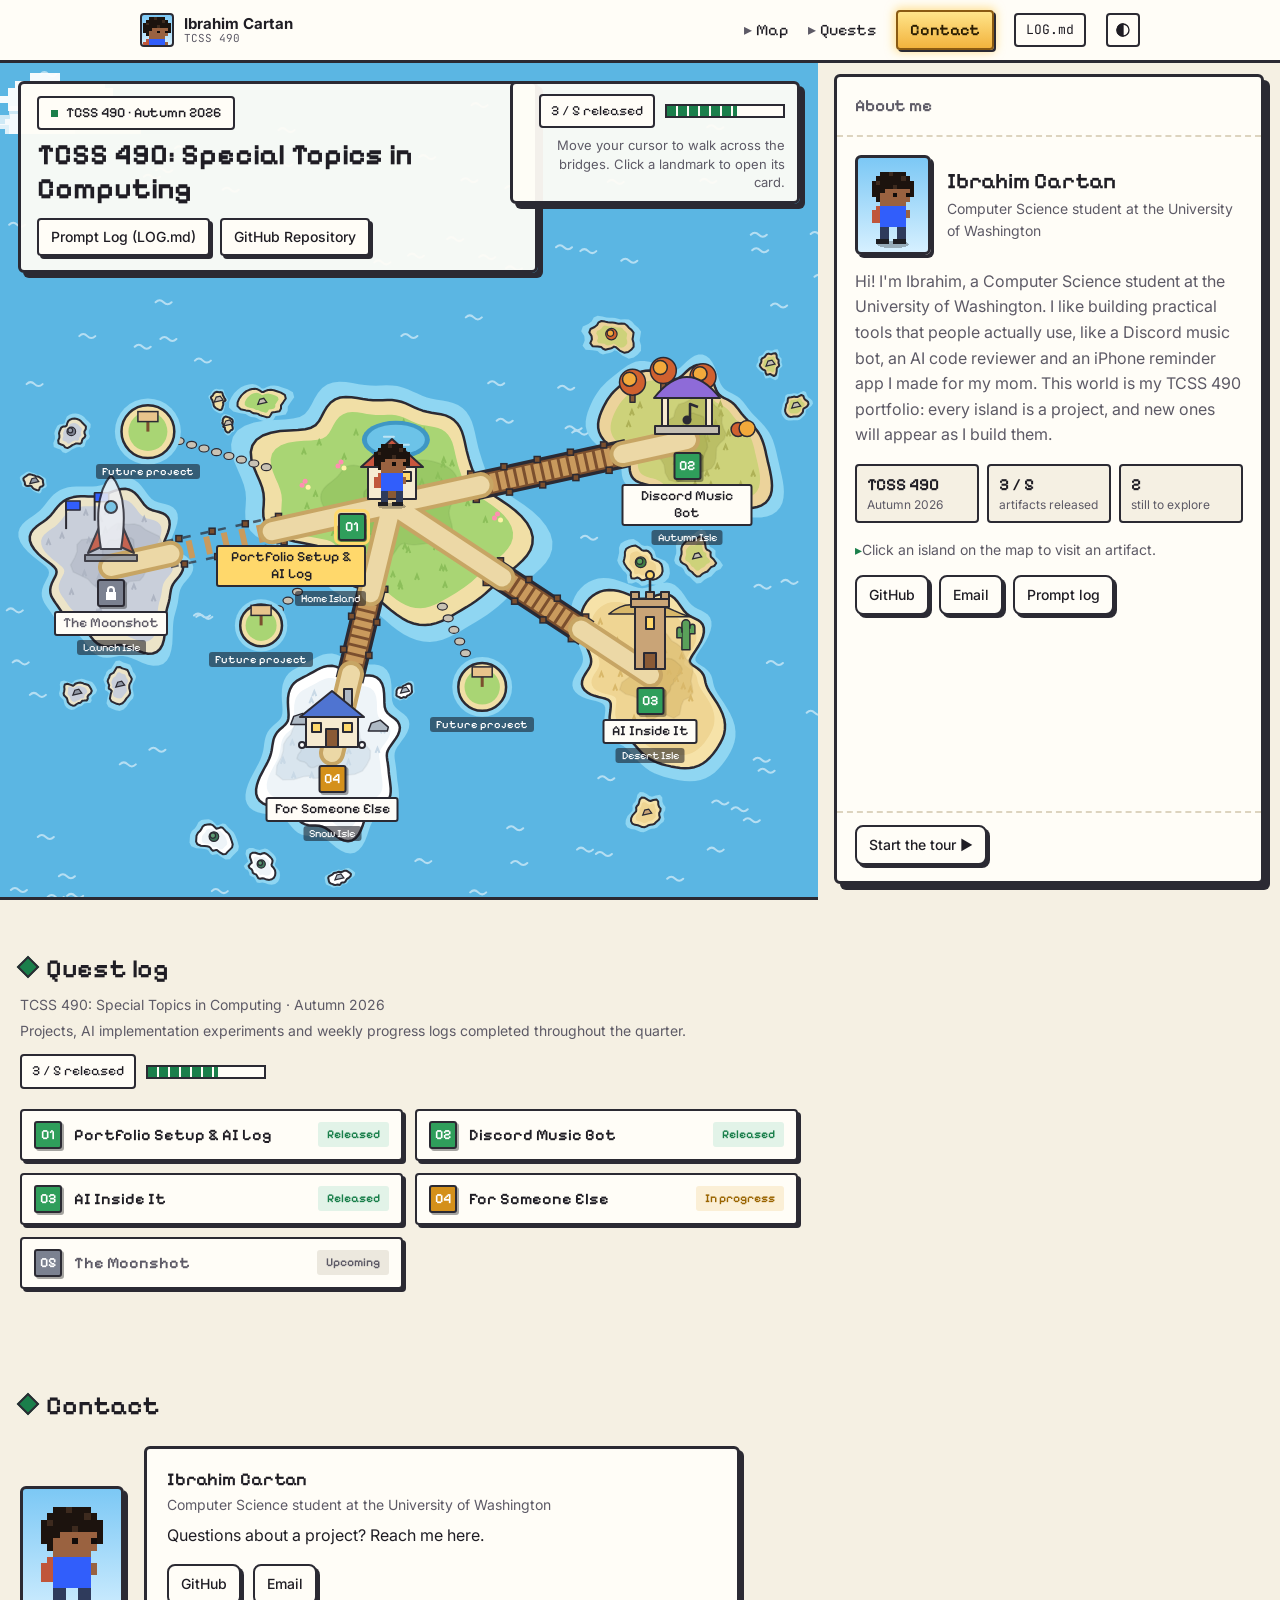
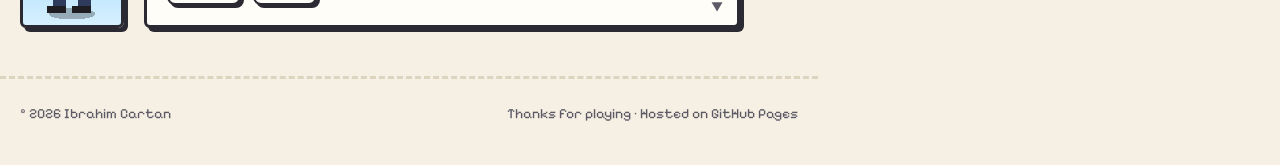
==== commit 07e2835c: "Polish the game world - Cards take on their island's biome colours and pattern; card titles use the " ====
--- a/index.html
+++ b/index.html
@@ -14,11 +14,11 @@
 <body>
   <header class="nav">
     <div class="wrap nav-inner">
-      <a href="#top" class="logo"><span class="logo-mark">IC</span><span class="logo-text"><b id="nav-name"></b><small id="nav-course" class="mono"></small></span></a>
+      <a href="#top" class="logo"><span class="logo-mark" aria-hidden="true"></span><span class="logo-text"><b id="nav-name"></b><small id="nav-course" class="mono"></small></span></a>
       <nav>
         <a href="#top">Map</a>
         <a href="#quests">Quests</a>
-        <a href="#contact">Contact</a>
+        <a href="#contact" class="contact-cta">Contact</a>
         <a class="pill-link" id="nav-log" target="_blank" rel="noopener">LOG.md</a>
         <button id="theme" class="theme-btn" aria-label="Toggle dark mode"><svg width="16" height="16" viewBox="0 0 24 24" fill="none" stroke="currentColor" stroke-width="2"><circle cx="12" cy="12" r="9"/><path d="M12 3a9 9 0 0 0 0 18z" fill="currentColor"/></svg></button>
       </nav>
--- a/styles.css
+++ b/styles.css
@@ -1,7 +1,7 @@
 /* Game theme: daytime map in light mode, night map in dark mode */
 :root {
   --bg: #f5f0e3;
-  --surface: #fffdf7;
+  --surface: #fffdf7; --paper: #fffdf7;
   --text: #1f1d24;
   --muted: #5d5a66;
   --border: #ddd4bf;
@@ -23,7 +23,7 @@
 }
 @media (prefers-color-scheme: dark) {
   :root:not([data-theme="light"]) {
-    --bg: #10131a; --surface: #181c25; --text: #e8eaed; --muted: #a1a7b3;
+    --bg: #10131a; --surface: #181c25; --paper: #181c25; --text: #e8eaed; --muted: #a1a7b3;
     --border: #2b3240; --frame: #4a5468; --hard: 4px 4px 0 #000;
     --accent: #7a9bff; --on-accent: #0f1115; --accent-soft: #1b2440;
     --done: #5fd39a; --done-bg: #12291e; --prog: #f0b75a; --prog-bg: #2d2412;
@@ -33,7 +33,7 @@
   }
 }
 :root[data-theme="dark"] {
-  --bg: #10131a; --surface: #181c25; --text: #e8eaed; --muted: #a1a7b3;
+  --bg: #10131a; --surface: #181c25; --paper: #181c25; --text: #e8eaed; --muted: #a1a7b3;
   --border: #2b3240; --frame: #4a5468; --hard: 4px 4px 0 #000;
   --accent: #7a9bff; --on-accent: #0f1115; --accent-soft: #1b2440;
   --done: #5fd39a; --done-bg: #12291e; --prog: #f0b75a; --prog-bg: #2d2412;
@@ -531,3 +531,69 @@
 .islet-tag { position: absolute; z-index: 2; transform: translateX(-50%); white-space: nowrap; padding: 1px 6px; border-radius: 3px;
   font: 500 11px "Pixelify Sans", Inter, sans-serif; color: #fff; background: rgba(20, 20, 30, .55); text-decoration: none; }
 a.islet-tag:hover { background: rgba(20, 20, 30, .8); text-decoration: none; }
+
+/* Cards dress up as their island: colours and a header pattern per biome */
+.side[data-biome] { --surface: color-mix(in srgb, var(--tint) 12%, var(--paper)); --bg: color-mix(in srgb, var(--tint) 20%, var(--paper));
+  --border: color-mix(in srgb, var(--tint) 45%, var(--paper)); background: var(--surface); }
+.side[data-biome] .side-head { background: var(--pattern), var(--tint); color: var(--tint-ink); border-bottom: 3px solid var(--frame); border-radius: 3px 3px 0 0; }
+.side[data-biome] .side-close { background: var(--paper); color: var(--text); }
+.side[data-biome] .card h3 { color: color-mix(in srgb, var(--tint) 55%, var(--text)); }
+.side[data-biome] .card .label { background: var(--tint); color: var(--tint-ink); }
+.side[data-biome] .tag { background: var(--bg); border-color: var(--border); }
+.side[data-biome] .slideshow { border: 3px solid var(--tint); }
+.side[data-biome] .card-foot { border-top-color: var(--border); }
+.side[data-biome] .side-foot { border-top-color: var(--border); background: color-mix(in srgb, var(--tint) 8%, var(--surface)); }
+.side[data-biome="meadow"] { --tint: #6fb352; --tint-ink: #10240b; --pattern: url("data:image/svg+xml,%3Csvg xmlns='http://www.w3.org/2000/svg' width='56' height='56'%3E%3Ccircle cx='12' cy='14' r='3' fill='%23fff' fill-opacity='.45'/%3E%3Ccircle cx='12' cy='14' r='1.4' fill='%23ffd86b'/%3E%3Ccircle cx='40' cy='38' r='3' fill='%23ff8fb1' fill-opacity='.6'/%3E%3Ccircle cx='40' cy='38' r='1.4' fill='%23fff'/%3E%3Cpath d='M26 46l2-5 2 5' stroke='%23245c1a' stroke-opacity='.35' stroke-width='2' fill='none'/%3E%3C/svg%3E"); }
+.side[data-biome="autumn"] { --tint: #e07b39; --tint-ink: #2a1306; --pattern: url("data:image/svg+xml,%3Csvg xmlns='http://www.w3.org/2000/svg' width='56' height='56'%3E%3Cpath d='M8 20c4-9 15-10 15-10s-1 11-9 14c-4 1-7 0-6-4z' fill='%23fff' fill-opacity='.28'/%3E%3Cpath d='M36 44c3-7 12-8 12-8s-1 9-7 11c-3 1-6 0-5-3z' fill='%237a2d0c' fill-opacity='.22'/%3E%3Cpath d='M40 12l4 4' stroke='%23fff' stroke-opacity='.3' stroke-width='2'/%3E%3C/svg%3E"); }
+.side[data-biome="desert"] { --tint: #e9b45a; --tint-ink: #2e1f05; --pattern: url("data:image/svg+xml,%3Csvg xmlns='http://www.w3.org/2000/svg' width='56' height='56'%3E%3Cpath d='M0 40q14-12 28 0t28 0' stroke='%23fff' stroke-opacity='.35' stroke-width='3' fill='none'/%3E%3Cpath d='M0 18q14-10 28 0t28 0' stroke='%239a6a1c' stroke-opacity='.2' stroke-width='3' fill='none'/%3E%3C/svg%3E"); }
+.side[data-biome="snow"] { --tint: #8cc7e8; --tint-ink: #0b2233; --pattern: url("data:image/svg+xml,%3Csvg xmlns='http://www.w3.org/2000/svg' width='56' height='56'%3E%3Cg stroke='%23fff' stroke-opacity='.6' stroke-width='2' stroke-linecap='round'%3E%3Cpath d='M14 8v12M8 14h12M10 10l8 8M18 10l-8 8'/%3E%3Cpath d='M42 36v8M38 40h8'/%3E%3C/g%3E%3C/svg%3E"); }
+.side[data-biome="volcano"] { --tint: #c8553d; --tint-ink: #fff4ec; --pattern: url("data:image/svg+xml,%3Csvg xmlns='http://www.w3.org/2000/svg' width='56' height='56'%3E%3Cg fill='%23ffb02e'%3E%3Crect x='10' y='16' width='3' height='3' fill-opacity='.7'/%3E%3Crect x='40' y='36' width='3' height='3' fill-opacity='.5'/%3E%3Crect x='30' y='8' width='2' height='2' fill-opacity='.6'/%3E%3C/g%3E%3C/svg%3E"); }
+/* The launch island's card is a night-sky mission briefing in both themes */
+.side[data-biome="space"] { --tint: #2b3170; --tint-ink: #ffffff; --pattern: url("data:image/svg+xml,%3Csvg xmlns='http://www.w3.org/2000/svg' width='56' height='56'%3E%3Cg fill='%23fff'%3E%3Crect x='8' y='10' width='3' height='3'/%3E%3Crect x='38' y='6' width='2' height='2' fill-opacity='.7'/%3E%3Crect x='26' y='30' width='2' height='2' fill-opacity='.6'/%3E%3Crect x='46' y='42' width='3' height='3'/%3E%3Crect x='12' y='44' width='2' height='2' fill-opacity='.7'/%3E%3C/g%3E%3C/svg%3E");
+  --paper: #151a3a; --surface: #121733; --bg: #1c2250; --border: #3a4280; --text: #eef0ff; --muted: #aab3d6;
+  --accent: #8fa6ff; --accent-soft: #232a5c; --on-accent: #0b0f24; color: var(--text); }
+.side[data-biome="space"] .card h3 { color: #ffffff; }
+.side[data-biome="space"] .card .label { background: #ffd86b; color: #1f1d24; }
+.side[data-biome="space"] .status.upcoming { background: #232a5c; color: #cfd6ff; }
+
+/* Card titles use the same pixel game font as the rest of the headings */
+.card h3 { font-family: "Pixelify Sans", Inter, system-ui, sans-serif; font-weight: 600; letter-spacing: 0; }
+
+/* Island terrain: hills drawn as contour bands, small islets offshore */
+.map-svg .hill { fill: var(--ground-dark); opacity: .55; stroke: color-mix(in srgb, var(--ground-dark) 70%, #000); stroke-opacity: .25; stroke-width: 1.5; }
+.map-svg .hill.rise { opacity: .7; }
+.map-svg .small-isle .beach { stroke-width: 2; }
+.map-svg .small-isle .td, .map-svg .small-isle .tr, .map-svg .small-isle .rk { stroke: var(--ink); stroke-width: 1.2; }
+
+/* Life on the water: boats and jumping fish */
+.map-svg .boat .hull { fill: #8a5a35; stroke: var(--ink); stroke-width: 1.5; }
+.map-svg .boat .hull.red { fill: #c8553d; }
+.map-svg .boat .deck { fill: #c99a5d; }
+.map-svg .boat .sail { fill: #fff; stroke: var(--ink); stroke-width: 1; }
+.map-svg .boat .cabin { fill: #f4f5f8; stroke: var(--ink); stroke-width: 1; }
+.map-svg .boat .wake { fill: none; stroke: #fff; stroke-opacity: .7; stroke-width: 1.5; stroke-linecap: round; }
+.map-svg .fish { fill: #f2a93b; stroke: var(--ink); stroke-width: 1; }
+.map-svg .splash { fill: none; stroke: #fff; stroke-width: 1.5; }
+
+/* Nav logo: the traveler in a little sky-blue frame */
+.logo-mark { background: linear-gradient(var(--sky-top), var(--sky-bottom)); padding: 0; overflow: hidden; }
+.logo-mark svg { display: block; width: 100%; height: 100%; }
+
+/* Contact in the nav: a glowing gold button with a shine that sweeps across it */
+.nav nav a.contact-cta {
+  position: relative; overflow: hidden; padding: 5px 12px; border-radius: 4px;
+  color: #2a1d02; font-weight: 600; background: linear-gradient(#ffe48a, #f2b33d);
+  border: 2px solid #8a5a12; box-shadow: 2px 2px 0 var(--frame), 0 0 10px 2px rgba(255, 200, 60, .55);
+  animation: gold-glow 2.4s ease-in-out infinite;
+}
+.nav nav a.contact-cta::before { content: none; }
+.nav nav a.contact-cta::after {
+  content: ""; position: absolute; top: -20%; bottom: -20%; left: -60%; width: 40%;
+  background: linear-gradient(100deg, transparent, rgba(255, 255, 255, .85), transparent);
+  transform: skewX(-20deg); animation: gold-shine 3.2s ease-in-out infinite;
+}
+.nav nav a.contact-cta:hover { color: #2a1d02; filter: brightness(1.06); }
+@keyframes gold-glow { 50% { box-shadow: 2px 2px 0 var(--frame), 0 0 18px 6px rgba(255, 200, 60, .75); } }
+@keyframes gold-shine { 0%, 55% { left: -60%; } 100% { left: 130%; } }
+@media (prefers-reduced-motion: reduce) { .nav nav a.contact-cta, .nav nav a.contact-cta::after { animation: none; } }
+@media (max-width: 600px) { .nav nav a.contact-cta { display: inline-block; font-size: 14px; } }
